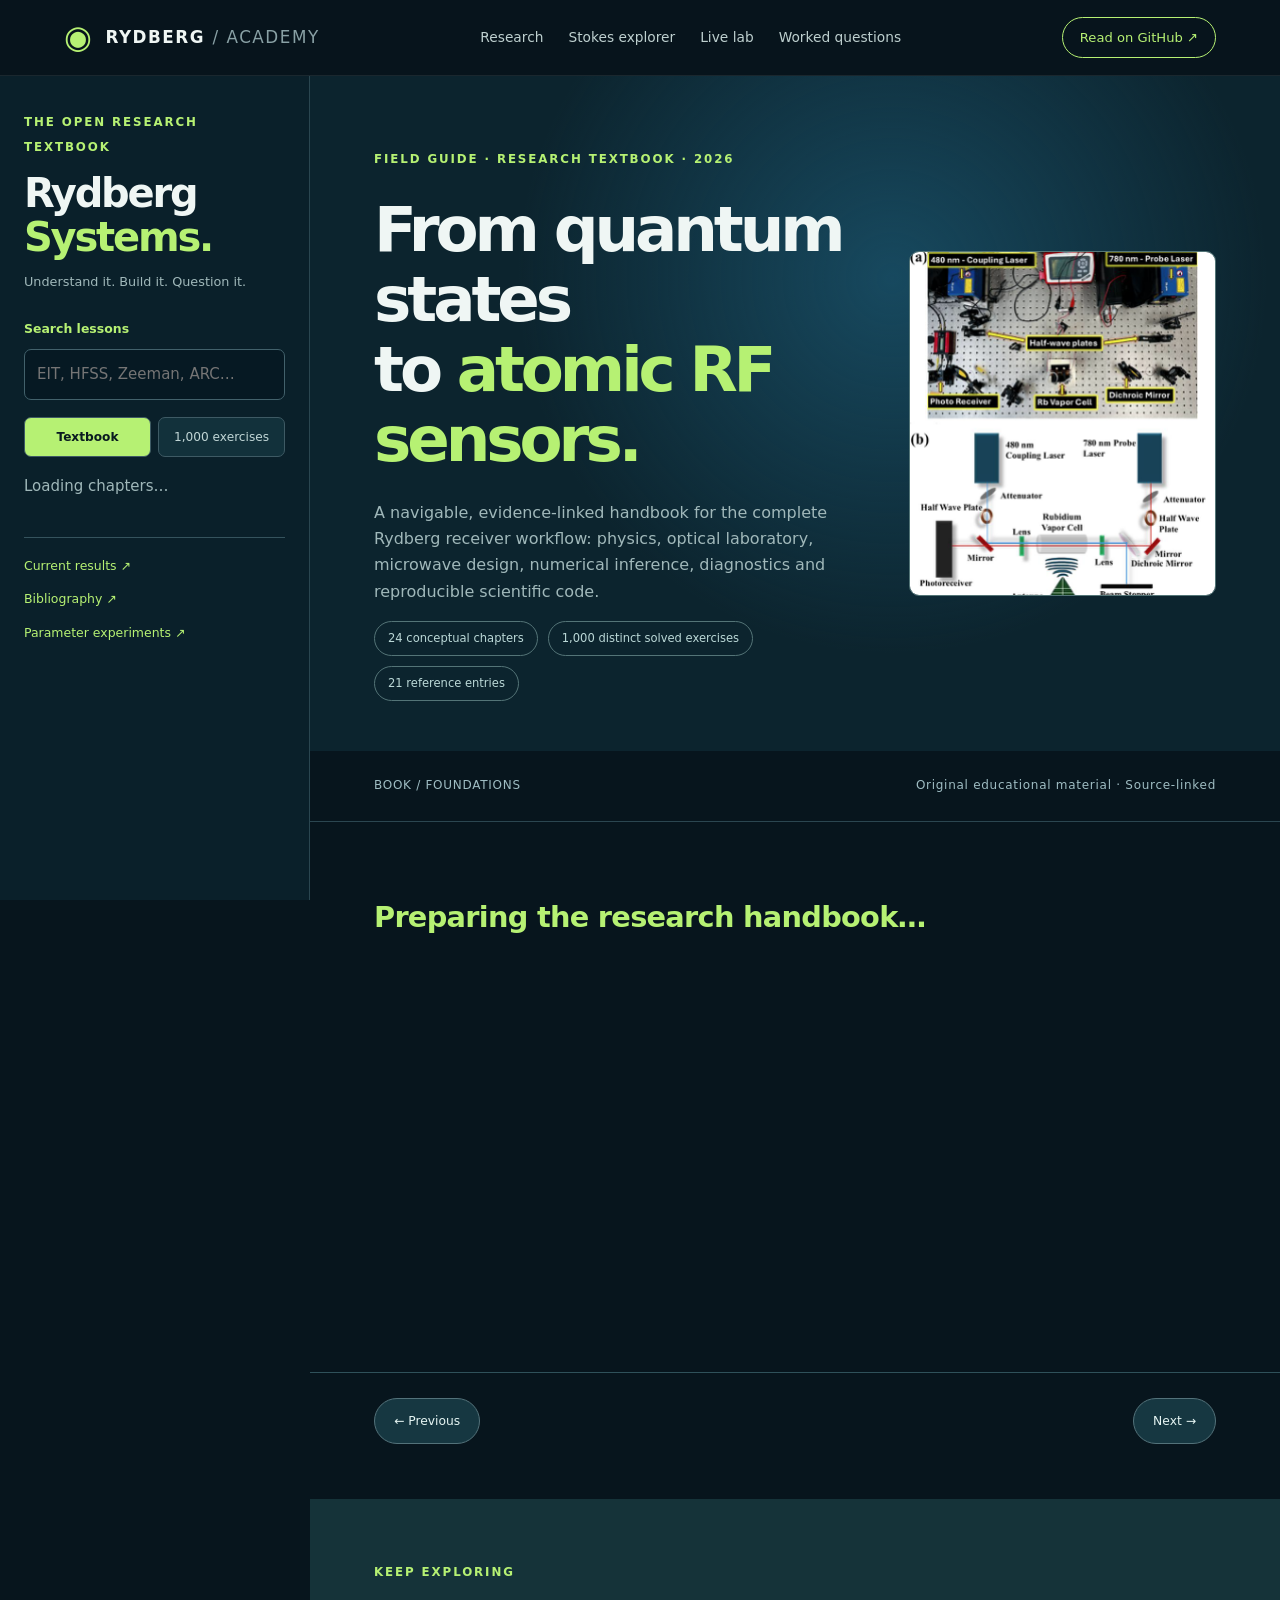
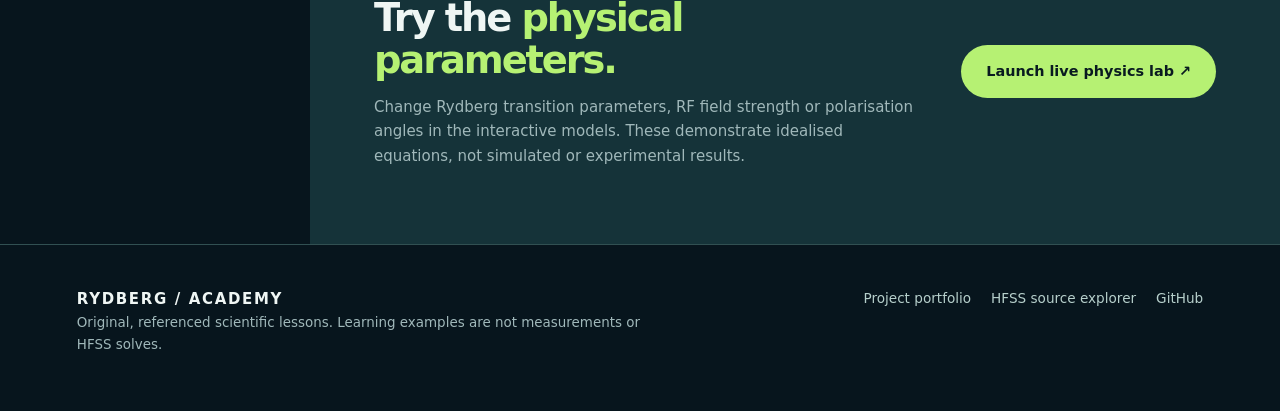
==== site/academy.html @ 80ecc6ff "site: create fully responsive textbook reader and 1,000-problem practice UI" ====
<!doctype html><html lang="en"><head><meta charset="utf-8">
<meta name="viewport" content="width=device-width, initial-scale=1">
<meta name="description" content="Rydberg Systems Engineering: a referenced, interactive and practice-led scientific handbook covering quantum physics, Rb EIT, ARC, RydIQule, HFSS and Stokes polarimetry.">
<title>Rydberg Academy · Complete Research Handbook</title>
<link rel="stylesheet" href="style.css"><link rel="stylesheet" href="academy.css">
<script src="academy.js" type="module"></script></head>
<body class="academy">
<a class="skip" href="#content">Skip to lesson</a>
<header class="nav"><a class="brand" href="index.html"><span class="atom">◉</span><span>RYDBERG <span class="muted">/ ACADEMY</span></span></a>
<nav aria-label="Academy navigation"><a href="index.html">Research</a><a href="explorer.html">Stokes explorer</a><a href="lab.html">Live lab</a><a href="#practice/0001">Worked questions</a></nav>
<a class="navcta" href="https://github.com/RV-crtl/Rydberg-Sensing-Research-Archive/tree/main/book">Read on GitHub ↗</a></header>
<main class="book-shell">
<aside class="book-sidebar" aria-label="Chapter navigation">
 <div class="book-logo"><span class="eyebrow">THE OPEN RESEARCH TEXTBOOK</span><h2>Rydberg<br><em>Systems.</em></h2><p>Understand it. Build it. Question it.</p></div>
 <label for="chapter-search" class="book-lbl">Search lessons</label>
 <input id="chapter-search" type="search" placeholder="EIT, HFSS, Zeeman, ARC…">
 <div class="book-tabs" role="group" aria-label="Study mode">
  <button data-mode="chapters" aria-pressed="true" class="active">Textbook</button>
  <button data-mode="practice" aria-pressed="false">1,000 exercises</button>
 </div>
 <nav id="chapter-list" class="book-chapters" aria-label="Chapter index"><p>Loading chapters…</p></nav>
 <div class="book-sidelinks"><a href="https://github.com/RV-crtl/Rydberg-Sensing-Research-Archive/blob/main/book/CURRENT_STATE.md">Current results ↗</a><a href="https://github.com/RV-crtl/Rydberg-Sensing-Research-Archive/blob/main/book/REFERENCES.md">Bibliography ↗</a><a href="lab.html">Parameter experiments ↗</a></div>
</aside>
<section class="book-main" id="content">
 <div class="book-cover" id="book-cover"><div><span class="eyebrow">FIELD GUIDE · RESEARCH TEXTBOOK · 2026</span><h1>From quantum states<br>to <em>atomic RF sensors.</em></h1><p>A navigable, evidence-linked handbook for the complete Rydberg receiver workflow: physics, optical laboratory, microwave design, numerical inference, diagnostics and reproducible scientific code.</p><div class="book-mini-stats"><span>24 conceptual chapters</span><span>1,000 distinct solved exercises</span><span>21 reference entries</span></div></div><img src="assets/lab-optical-bench.png" alt="Authentic Rydberg experimental optical bench from the archived manuscript"></div>
 <div class="book-breadcrumb"><span id="reading-path">BOOK / FOUNDATIONS</span><span id="reading-status">Original educational material · Source-linked</span></div>
 <article id="reading-panel" class="book-article" aria-live="polite"><h2>Preparing the research handbook…</h2></article>
 <div class="reader-nav"><button id="prev-page" type="button">← Previous</button><span id="page-state"></span><button id="next-page" type="button">Next →</button></div>
 <section class="book-extend"><div><span class="eyebrow">KEEP EXPLORING</span><h2>Try the <em>physical parameters.</em></h2><p>Change Rydberg transition parameters, RF field strength or polarisation angles in the interactive models. These demonstrate idealised equations, not simulated or experimental results.</p></div><a class="button primary" href="lab.html">Launch live physics lab ↗</a></section>
</section></main>
<footer><div><strong>RYDBERG / ACADEMY</strong><p>Original, referenced scientific lessons. Learning examples are not measurements or HFSS solves.</p></div><div><a href="index.html">Project portfolio</a><a href="explorer.html">HFSS source explorer</a><a href="https://github.com/RV-crtl/Rydberg-Sensing-Research-Archive">GitHub</a></div></footer>
</body></html>
---- site/style.css ----
:root{color-scheme:dark;--bg:#08151d;--bg2:#0d202a;--card:#132832;--text:#eff6f4;--muted:#a0b8ba;--green:#b6f173;--line:#30444b;--ink:#091a20}*{box-sizing:border-box}html{scroll-behavior:smooth;scroll-padding-top:86px}body{margin:0;background:var(--bg);color:var(--text);font:15px/1.65 'Segoe UI',system-ui,sans-serif}a{color:inherit;text-decoration:none}button{font:inherit;cursor:pointer}h1,h2,h3,p,figure{margin-top:0}h1,h2,h3,.brand,.metric b{font-family:'Segoe UI',system-ui,sans-serif;line-height:1.12}h1{font-size:clamp(3.2rem,6.3vw,6.9rem);letter-spacing:-.065em;font-weight:600;max-width:850px}h2{font-size:clamp(2.6rem,4.5vw,4.7rem);letter-spacing:-.055em;line-height:1.1}h3{font-size:1.65rem;letter-spacing:-.025em}h1 em,h2 em{font-style:normal;color:var(--green)}p{color:var(--muted)}.nav{height:76px;padding:0 clamp(20px,5vw,78px);display:flex;gap:28px;align-items:center;justify-content:space-between;background:#08151def;position:sticky;top:0;z-index:50;border-bottom:1px solid #ffffff14;backdrop-filter:blur(12px)}.brand{font-size:1.05rem;letter-spacing:.09em;font-weight:700;display:flex;align-items:center;gap:12px;white-space:nowrap}.atom{font-size:2rem;color:var(--green)}.muted{color:#89a1a5;font-weight:400}.nav nav{display:flex;gap:25px;font-size:.86rem;color:#bed0cf}.nav nav a:hover,footer a:hover{color:var(--green)}.navcta{border:1px solid var(--green);border-radius:30px;color:var(--green);padding:9px 17px;font-size:.82rem}.hero{min-height:750px;display:grid;grid-template-columns:1.2fr .8fr;gap:4vw;align-items:stretch;padding:90px clamp(22px,6vw,98px) 100px;background:radial-gradient(circle at 50% 0%,#25464055,transparent 57%),var(--bg)}.hero-content{align-self:center}.eyebrow,.section-id,.work-num,.figbody small{color:var(--green);font-weight:700;letter-spacing:.16em;font-size:.74rem}.hero p{font-size:1.17rem;max-width:630px;margin-bottom:28px}.actions{display:flex;gap:12px;flex-wrap:wrap}.button{border-radius:40px;font-weight:700;padding:15px 25px;font-size:.9rem;display:inline-flex;gap:25px;align-items:center}.button.primary{background:var(--green);color:var(--ink)}.button.subtle{border:1px solid #6c8a85;color:#eaf8ee}.hero-stats{display:flex;gap:4vw;margin-top:65px;flex-wrap:wrap}.hero-stats div{display:flex;flex-direction:column}.hero-stats b{font:600 2.3rem 'Space Grotesk',sans-serif;letter-spacing:-.06em}.hero-stats b small{font-size:1rem}.hero-stats span{font-size:.8rem;color:var(--muted)}.hero-visual{position:relative;min-height:550px;align-self:stretch;border-radius:8px;overflow:hidden;border:1px solid #45615855;background:#c7d1ce}.hero-visual img{width:100%;height:100%;object-fit:contain;background:#f6f7f7;position:absolute;inset:0}.hero-visual figcaption{position:absolute;bottom:0;left:0;right:0;background:#08151de0;padding:16px 22px;color:#d3e7e3;font-size:.78rem;letter-spacing:.04em}.marquee{background:var(--green);color:#142724;display:flex;justify-content:space-around;gap:24px;padding:15px 20px;white-space:nowrap;overflow:hidden;letter-spacing:.11em;font-size:.74rem;font-weight:700}.marquee i{font-style:normal}.section{padding:120px clamp(22px,6vw,98px)}.section-top{max-width:1150px;display:grid;grid-template-columns:1.5fr .6fr;column-gap:8%;align-items:end;margin-bottom:52px}.section-top .section-id{grid-column:1/-1;margin-bottom:25px}.section-top h2{margin-bottom:0}.section-top p{font-size:1.02rem;margin:0}.twocol{display:grid;grid-template-columns:1fr 1fr;gap:20px}.work-card{padding:42px;min-height:345px;background:#122931;border:1px solid #285053}.work-card.second{background:#162b28}.work-card h3{font-size:2.2rem;margin:35px 0 14px}.work-card p{max-width:550px}.work-card a,.figbody a{color:var(--green);font-weight:700}.flowline{display:flex;gap:18px;justify-content:space-between;flex-wrap:wrap;padding:30px 0 0;color:#c8dad5;font-size:.8rem;font-weight:700;letter-spacing:.09em}.flowline b{color:var(--green)}.results{background:#10252d}.metricgrid{display:grid;grid-template-columns:repeat(3,1fr);border-top:1px solid var(--line);border-left:1px solid var(--line)}.metric{padding:40px 28px;border-bottom:1px solid var(--line);border-right:1px solid var(--line)}.metric b{font-size:clamp(2.7rem,5vw,5rem);display:block;letter-spacing:-.065em;color:var(--green);white-space:nowrap}.metric b span{font-size:1.7rem}.metric>span{display:block;max-width:260px;color:#b4c6c6;font-size:.9rem;margin-top:12px}.result-note{margin-top:30px;display:flex;align-items:center;gap:25px;background:#071a20;padding:24px 30px;border-left:3px solid var(--green)}.result-note strong{white-space:nowrap}.result-note span{color:#b9cdcc}.result-note a{white-space:nowrap;color:var(--green)}.gallery{background:#08151d}.filter{display:flex;gap:9px;margin-bottom:24px}.filter button{background:transparent;border:1px solid #536c6a;color:#c2d3d0;padding:9px 17px;border-radius:30px}.filter button.active{background:var(--green);border-color:var(--green);color:#08201a}.gallerygrid{display:grid;grid-template-columns:repeat(3,1fr);gap:24px}.figure{border:1px solid #35535a;background:#112731;overflow:hidden;transition:transform .2s}.figure:hover{transform:translateY(-4px)}.figure>a{height:230px;display:flex;background:#e9eff0;align-items:center;justify-content:center;overflow:hidden}.figure img{width:100%;height:100%;object-fit:contain}.figbody{padding:27px 26px}.figbody h3{font-size:1.4rem;margin:18px 0 10px}.figbody p{font-size:.91rem;min-height:65px}.figbody a{font-size:.83rem}.caption-note{font-size:.83rem;margin-top:25px}.caption-note a{color:var(--green)}.archive{background:#132b31}.archivegrid{display:grid;grid-template-columns:repeat(3,1fr);gap:16px}.archivegrid>a{background:#0a2027;padding:32px;min-height:240px;border:1px solid #284850;display:flex;flex-direction:column}.archivegrid>a:hover{border-color:var(--green)}.archivegrid span{color:var(--green);font-weight:700;letter-spacing:.14em}.archivegrid h3{margin:24px 0 8px}.archivegrid p{margin-bottom:18px}.archivegrid b{margin-top:auto;font-size:.85rem;color:var(--green)}.handover{display:grid;grid-template-columns:1fr 1fr;gap:8%;align-items:center;background:#07161d}.hand-left p{max-width:610px}.hand-right{border-top:1px solid #517063}.phase{padding:25px 5px;border-bottom:1px solid #517063;display:grid;grid-template-columns:85px 1fr;gap:9px 18px}.phase span{color:var(--green);font-size:.75rem}.phase b{font-size:1.1rem}.phase p{grid-column:2;margin:0;font-size:.88rem}footer{padding:42px clamp(22px,6vw,98px);display:flex;justify-content:space-between;gap:35px;align-items:flex-start;border-top:1px solid #315052}footer strong{letter-spacing:.11em}footer p{max-width:590px;font-size:.84rem}footer>div:last-child{display:flex;gap:20px;color:#b6cfcb;font-size:.85rem}a:focus-visible,button:focus-visible{outline:3px solid var(--green);outline-offset:3px}[hidden]{display:none!important}@media(max-width:1050px){.nav nav{gap:13px}.hero{grid-template-columns:1fr;padding-top:70px}.hero-visual{height:460px;min-height:0}.section-top{grid-template-columns:1fr}.section-top p{max-width:650px;margin-top:20px}.gallerygrid{grid-template-columns:repeat(2,1fr)}.metricgrid{grid-template-columns:repeat(2,1fr)}.archivegrid{grid-template-columns:repeat(2,1fr)}}@media(max-width:650px){.nav{height:68px}.nav nav{display:none}.navcta{font-size:.73rem}.brand{font-size:.83rem}.hero{padding-top:45px;padding-bottom:70px}.hero h1{font-size:3.35rem}.hero-visual{height:325px}.hero-stats{margin-top:42px;gap:25px}.hero-stats b{font-size:1.7rem}.marquee{font-size:.62rem}.section{padding:75px 22px}.twocol,.gallerygrid,.metricgrid,.archivegrid,.handover{grid-template-columns:1fr}.work-card{padding:28px}.result-note{align-items:flex-start;flex-direction:column}.metric b{font-size:3rem}.figure>a{height:215px}.phase{grid-template-columns:75px 1fr}footer{flex-direction:column}footer>div:last-child{flex-wrap:wrap}}

h1,h2,h3{overflow-wrap:break-word}
---- site/academy.css ----
.academy{background:#07151d}.academy .skip{position:fixed;left:12px;top:-100px;padding:10px;background:#b6f173;color:#092026;z-index:1000}.academy .skip:focus{top:10px}
.book-shell{display:grid;grid-template-columns:310px minmax(0,1fr);min-height:calc(100vh - 76px)}
.book-sidebar{position:sticky;top:76px;height:calc(100vh - 76px);overflow-y:auto;padding:33px 24px;border-right:1px solid #2a4650;background:#0a202a}
.book-logo h2{font-size:2.5rem;margin:12px 0}.book-logo p{font-size:.8rem}.book-lbl{display:block;color:#b6f173;margin:27px 0 10px;font-size:.78rem;font-weight:700}
.book-sidebar input{width:100%;padding:12px;border:1px solid #42616b;background:#061923;border-radius:7px;color:#e8f1ee;font:inherit}
.book-tabs{display:grid;grid-template-columns:1fr 1fr;gap:7px;margin:17px 0}.book-tabs button{border:1px solid #3e5a64;border-radius:7px;padding:9px 3px;background:#12313b;color:#c1d6d6;font-size:.76rem}.book-tabs button.active{background:#b6f173;color:#091a20;font-weight:750}
.book-chapters{display:grid;gap:4px}.book-chapters .book-part{font-size:.64rem;letter-spacing:.15em;text-transform:uppercase;color:#82bec4;font-weight:800;padding:17px 5px 5px}
.book-chapters a{display:block;padding:11px 12px;font-size:.78rem;border-radius:6px;color:#c4d9d7;border-left:2px solid transparent;line-height:1.45;overflow-wrap:anywhere}.book-chapters a:hover{background:#1a3a42}.book-chapters a.active{border-color:#b6f173;background:#19363b;color:#b6f173}
.book-sidelinks{border-top:1px solid #35535d;margin-top:23px;padding-top:18px;display:grid;gap:13px}.book-sidelinks a{font-size:.78rem;color:#b6f173}
.book-main{min-width:0;max-width:1450px}.book-cover{display:grid;grid-template-columns:1.4fr .85fr;gap:30px;align-items:center;padding:70px clamp(24px,5vw,85px) 50px;background:radial-gradient(circle at 60% 30%,#17495f,transparent 50%),#0c242e}.book-cover h1{font-size:clamp(2.8rem,4.9vw,5.8rem);margin:24px 0}.book-cover p{font-size:1rem;max-width:690px}.book-cover img{width:100%;height:345px;object-fit:cover;border-radius:10px;border:1px solid #4a777a;filter:saturate(.75)}.book-mini-stats{display:flex;gap:10px;flex-wrap:wrap}.book-mini-stats span{border:1px solid #547477;border-radius:40px;padding:7px 13px;color:#bbd8d7;font-size:.72rem}
.book-breadcrumb{display:flex;flex-wrap:wrap;justify-content:space-between;gap:10px;padding:25px clamp(24px,5vw,85px);border-bottom:1px solid #2b4650;color:#9fbdc3;font-size:.75rem;letter-spacing:.06em}
.book-article{padding:45px clamp(24px,5vw,85px) 65px;max-width:1150px;min-height:550px;line-height:1.9}.book-article h1{font-size:clamp(2.4rem,4.2vw,4.7rem);margin-bottom:25px}.book-article h2{font-size:1.8rem;color:#b6f173;margin:35px 0 14px;letter-spacing:-.025em}.book-article h3{font-size:1.2rem;color:#e7ffff;margin:25px 0 14px}.book-article p{font-size:.99rem;color:#c3d7d7;max-width:780px}.book-article li{color:#b8d4d6;margin-bottom:10px}.book-article ul{padding-left:25px}.book-article code{background:#162f39;color:#bbf4b0;border-radius:4px;padding:2px 6px;font-size:.87em}.book-article pre{overflow:auto;padding:18px;background:#061820;color:#e9eff0;border:1px solid #34525c;border-radius:10px}.book-article a{color:#b6f173;text-decoration:underline;text-underline-offset:3px}.book-article details{padding:18px 22px;border:1px solid #40626b;border-radius:8px;margin:20px 0;background:#102c35}.book-article summary{cursor:pointer;color:#b6f173;font-weight:700}.book-article .chapter-flag{display:inline-block;font-size:.7rem;color:#b6f173;letter-spacing:.13em;text-transform:uppercase;font-weight:750}
.reader-nav{padding:25px clamp(24px,5vw,85px) 55px;display:flex;justify-content:space-between;align-items:center;gap:12px;border-top:1px solid #2f515a;color:#a2c3c7;font-size:.77rem}.reader-nav button{padding:12px 19px;border-radius:30px;background:#163741;border:1px solid #53727a;color:#e5f4f2}.reader-nav button:disabled{opacity:.3;cursor:not-allowed}.reader-nav button:not(:disabled):hover{border-color:#b6f173}
.book-extend{display:flex;align-items:center;justify-content:space-between;gap:40px;padding:60px clamp(24px,5vw,85px);background:#153339}.book-extend h2{font-size:clamp(2rem,3vw,3.5rem);margin:13px 0}.book-extend p{max-width:600px}.book-extend .button{white-space:nowrap}
.problem-stat{display:flex;gap:12px;flex-wrap:wrap;margin:12px 0 30px}.problem-stat span{border:1px solid #41616b;padding:7px 12px;border-radius:30px;color:#b6f173;font-size:.76rem}
.problem-equation{font:600 clamp(1.1rem,2vw,1.6rem) ui-monospace,monospace;border:1px solid #49626b;padding:25px;margin:24px 0;background:#112d36;overflow:auto}.problem-answer{font-size:1.2rem;color:#b6f173;font-weight:700}.book-article .study-note{border-left:3px solid #b6f173;background:#102e34;padding:17px 23px;margin:26px 0;color:#c5dfdc}
@media(max-width:1090px){.book-shell{grid-template-columns:255px minmax(0,1fr)}.book-cover{grid-template-columns:1fr}.book-cover img{height:220px}}
@media(max-width:700px){.book-shell{display:flex;flex-direction:column}.book-sidebar{position:relative;top:0;height:auto;max-height:345px;padding:16px 21px}.book-logo h2{font-size:1.55rem}.book-logo p{display:none}.book-lbl{margin-top:11px}.book-cover{padding:35px 20px}.book-cover img{height:165px}.book-main .book-article{padding:24px 20px}.book-breadcrumb,.reader-nav,.book-extend{padding-left:20px;padding-right:20px}.book-extend{flex-wrap:wrap}.book-cover h1{font-size:clamp(2.3rem,7vw,4.5rem)}}
@media(prefers-reduced-motion:reduce){*{scroll-behavior:auto!important}}
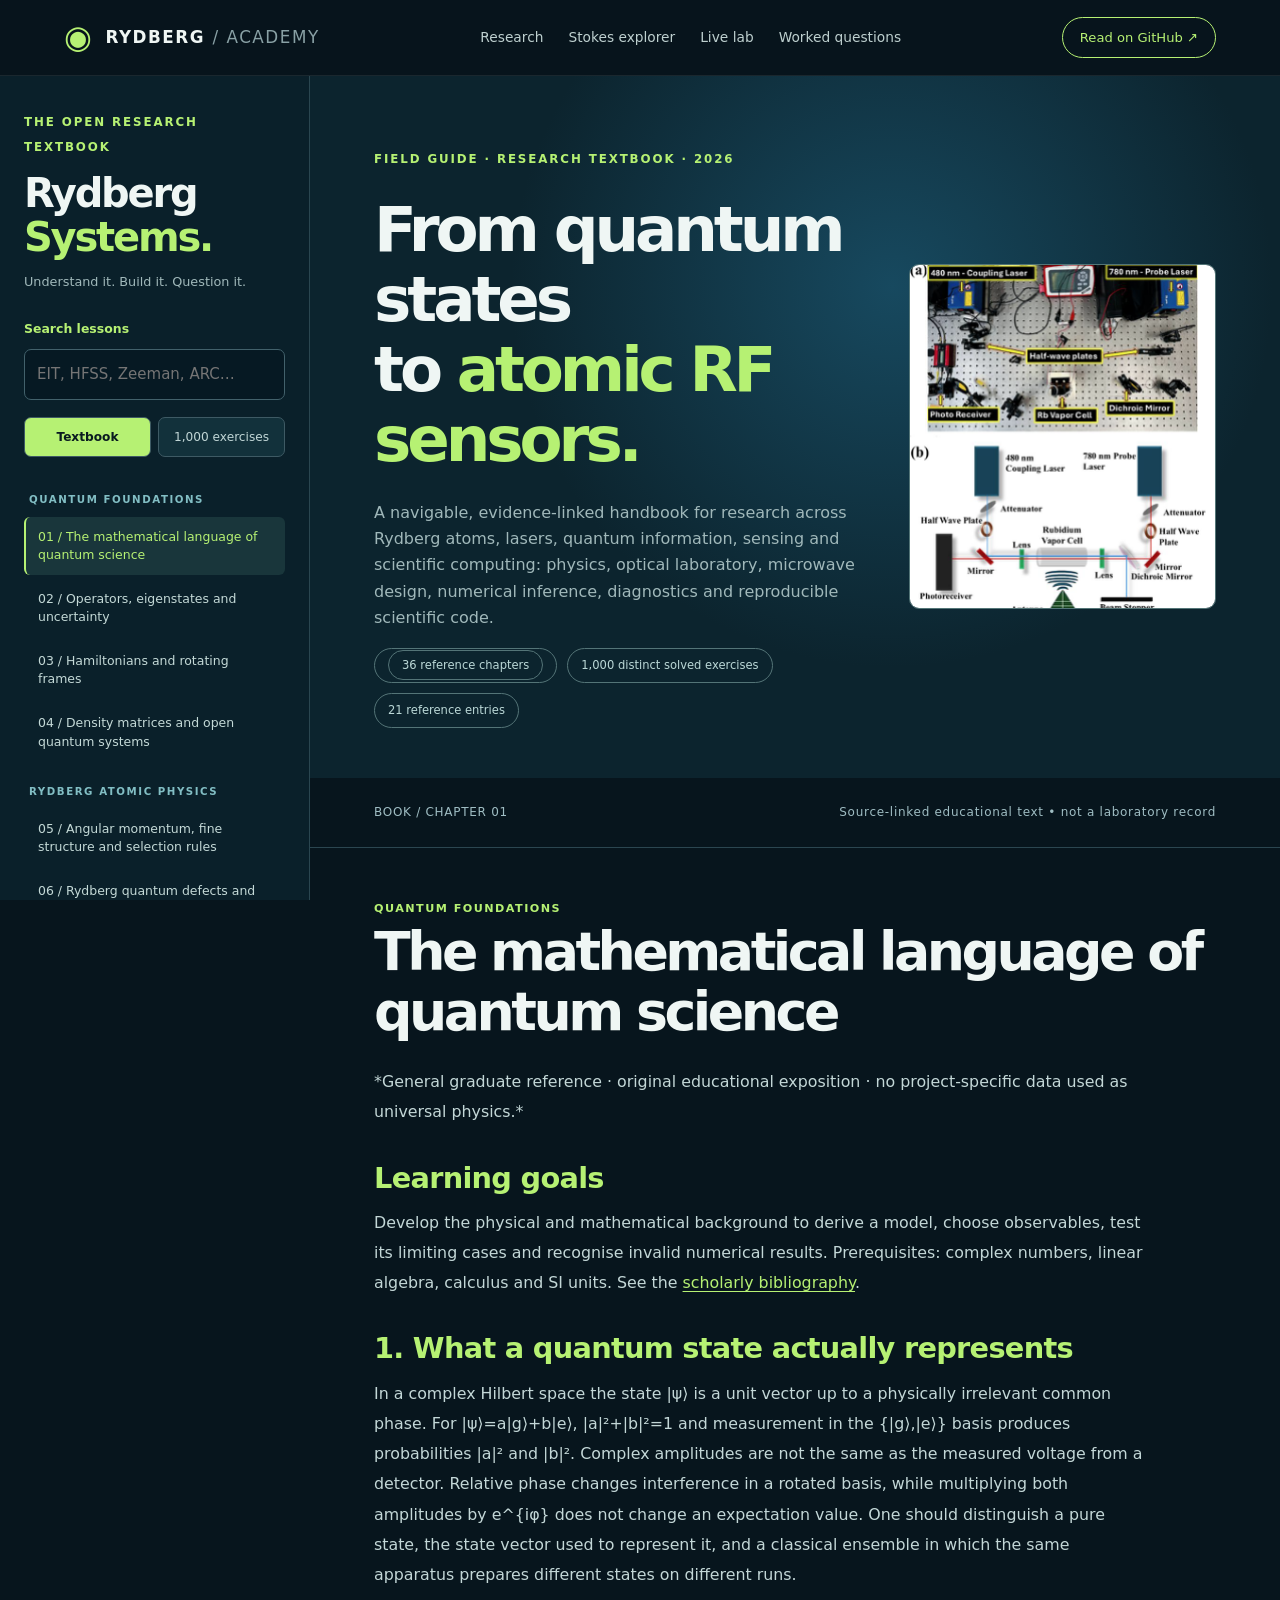
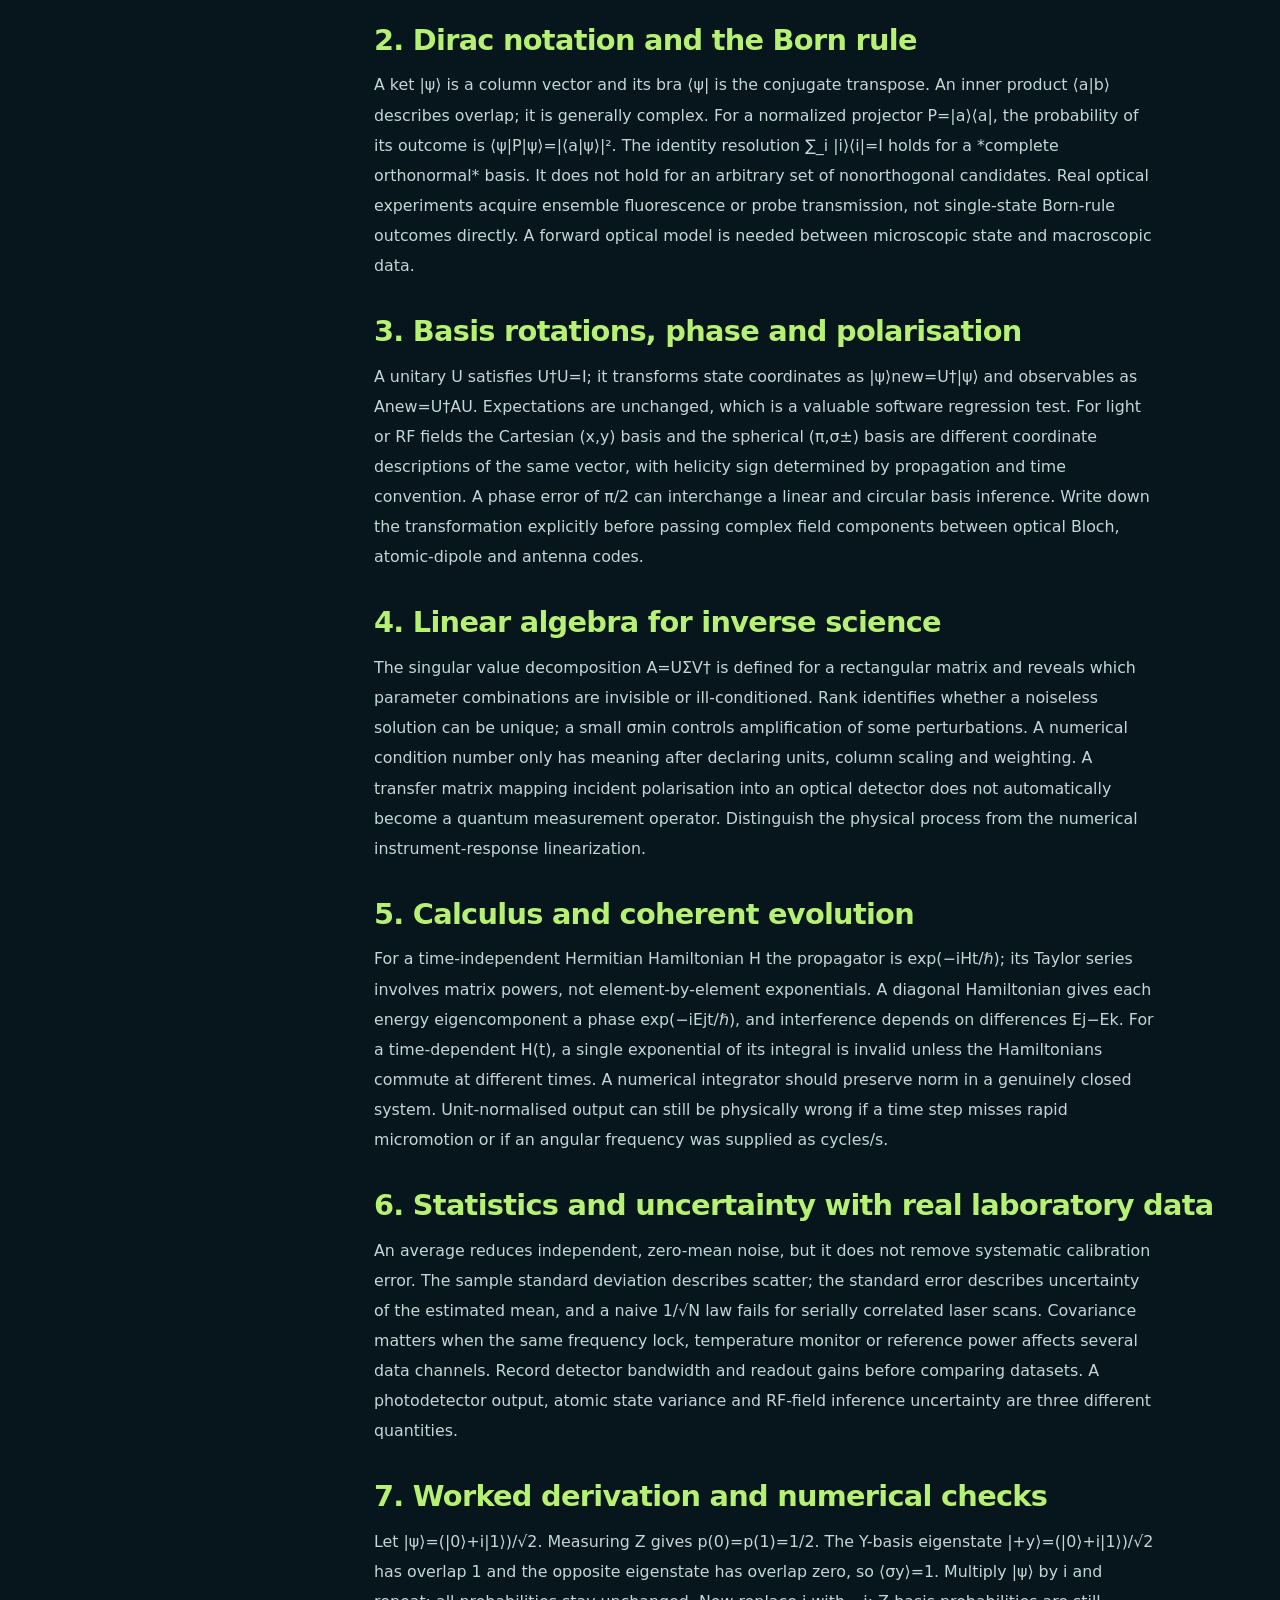
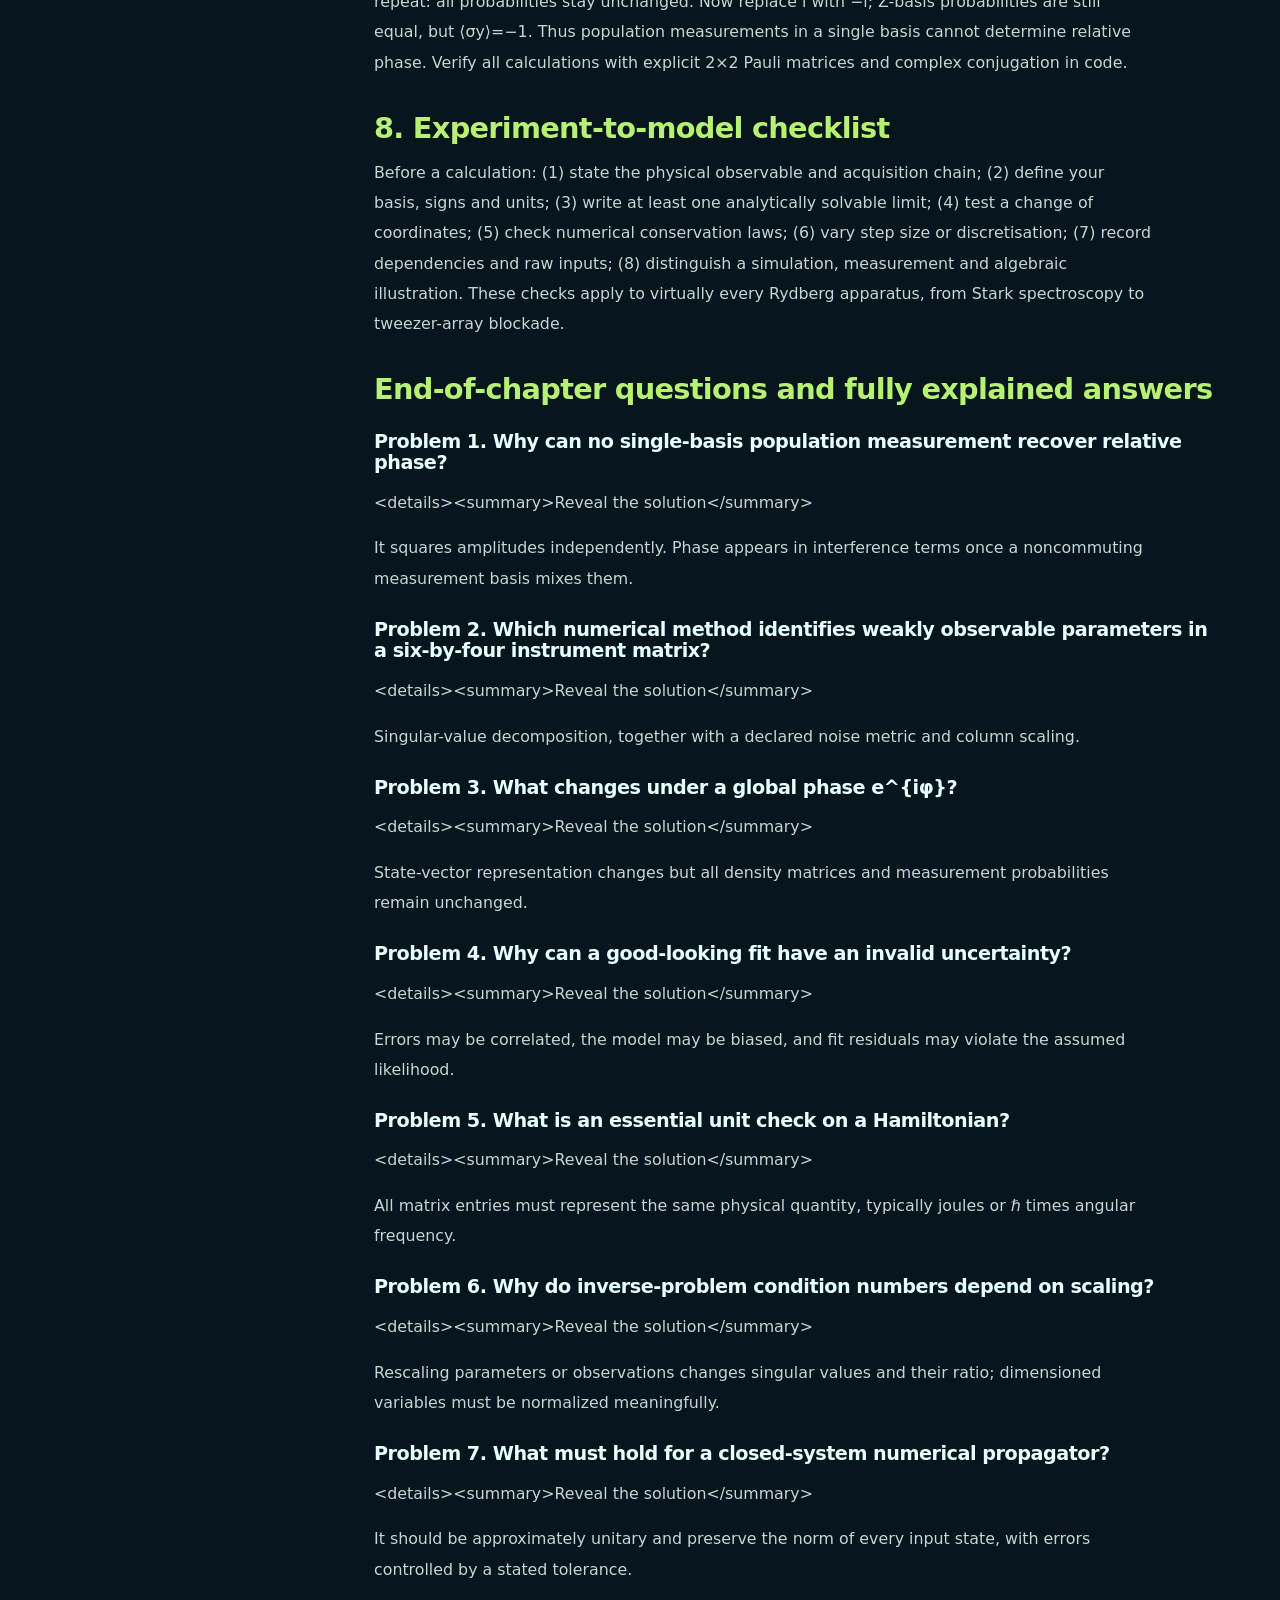
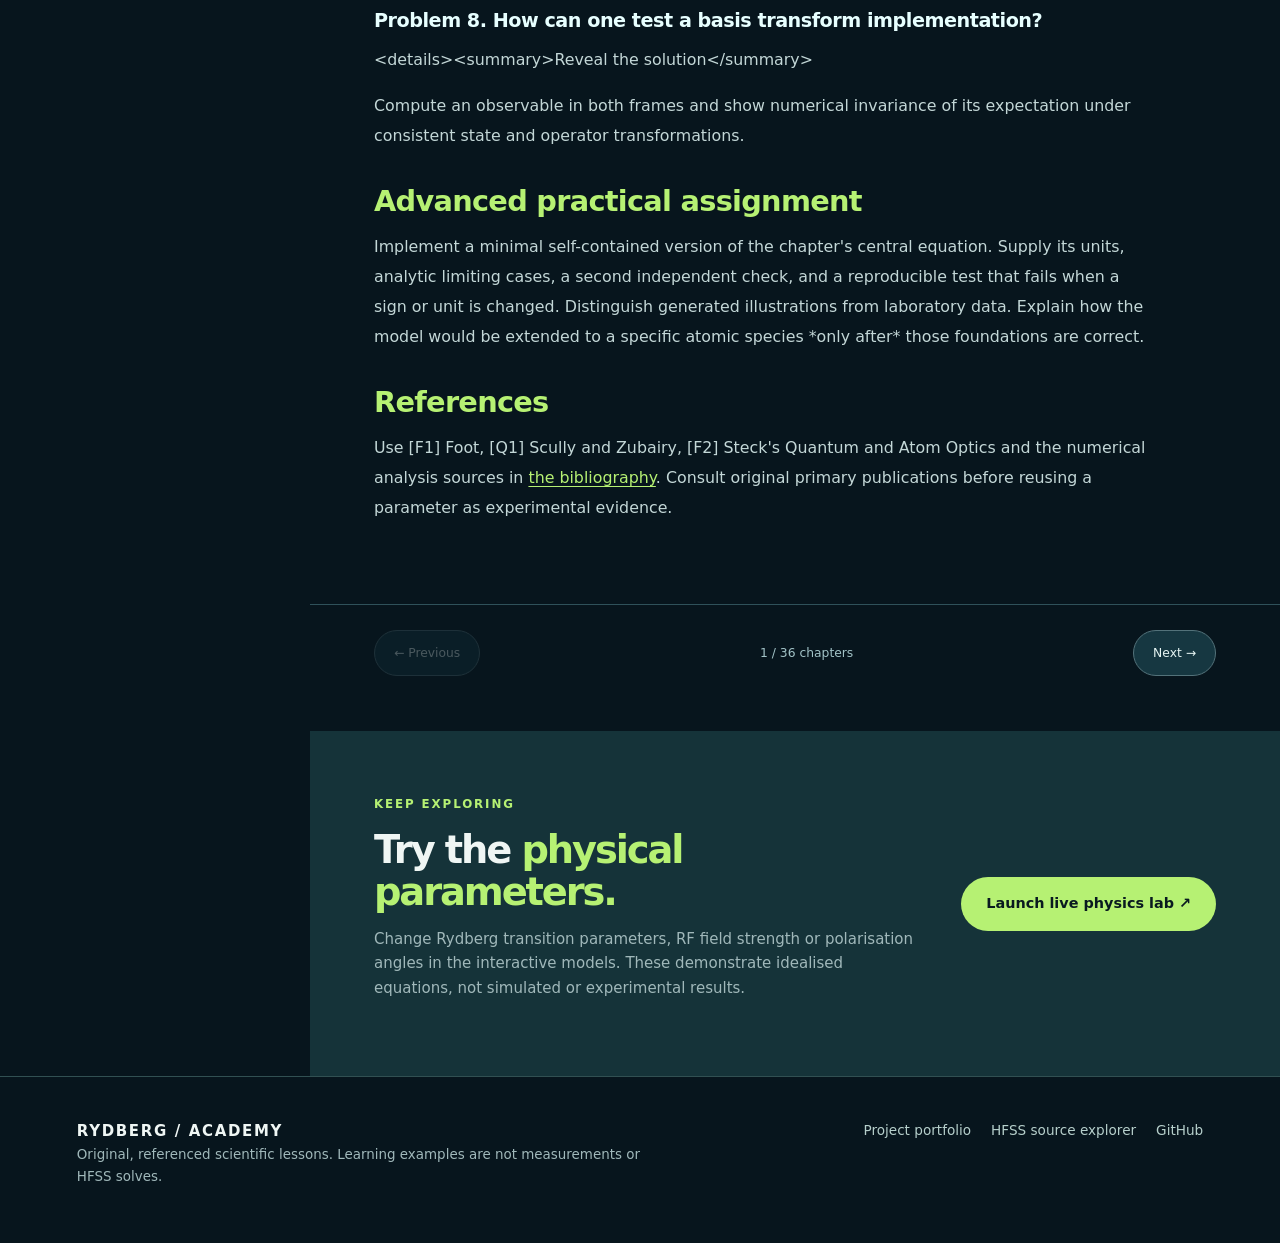
==== commit 127dda76: "fix(book): eliminate 24-chapter hardcoding and enforce single-source 36-chapter site exports" ====
--- a/site/academy.html
+++ b/site/academy.html
@@ -22,7 +22,7 @@
  <div class="book-sidelinks"><a href="https://github.com/RV-crtl/Rydberg-Sensing-Research-Archive/blob/main/book/CURRENT_STATE.md">Current results ↗</a><a href="https://github.com/RV-crtl/Rydberg-Sensing-Research-Archive/blob/main/book/REFERENCES.md">Bibliography ↗</a><a href="lab.html">Parameter experiments ↗</a></div>
 </aside>
 <section class="book-main" id="content">
- <div class="book-cover" id="book-cover"><div><span class="eyebrow">FIELD GUIDE · RESEARCH TEXTBOOK · 2026</span><h1>From quantum states<br>to <em>atomic RF sensors.</em></h1><p>A navigable, evidence-linked handbook for the complete Rydberg receiver workflow: physics, optical laboratory, microwave design, numerical inference, diagnostics and reproducible scientific code.</p><div class="book-mini-stats"><span>24 conceptual chapters</span><span>1,000 distinct solved exercises</span><span>21 reference entries</span></div></div><img src="assets/lab-optical-bench.png" alt="Authentic Rydberg experimental optical bench from the archived manuscript"></div>
+ <div class="book-cover" id="book-cover"><div><span class="eyebrow">FIELD GUIDE · RESEARCH TEXTBOOK · 2026</span><h1>From quantum states<br>to <em>atomic RF sensors.</em></h1><p>A navigable, evidence-linked handbook for research across Rydberg atoms, lasers, quantum information, sensing and scientific computing: physics, optical laboratory, microwave design, numerical inference, diagnostics and reproducible scientific code.</p><div class="book-mini-stats"><span><span id="chapter-total">36 reference chapters</span></span><span>1,000 distinct solved exercises</span><span>21 reference entries</span></div></div><img src="assets/lab-optical-bench.png" alt="Authentic Rydberg experimental optical bench from the archived manuscript"></div>
  <div class="book-breadcrumb"><span id="reading-path">BOOK / FOUNDATIONS</span><span id="reading-status">Original educational material · Source-linked</span></div>
  <article id="reading-panel" class="book-article" aria-live="polite"><h2>Preparing the research handbook…</h2></article>
  <div class="reader-nav"><button id="prev-page" type="button">← Previous</button><span id="page-state"></span><button id="next-page" type="button">Next →</button></div>
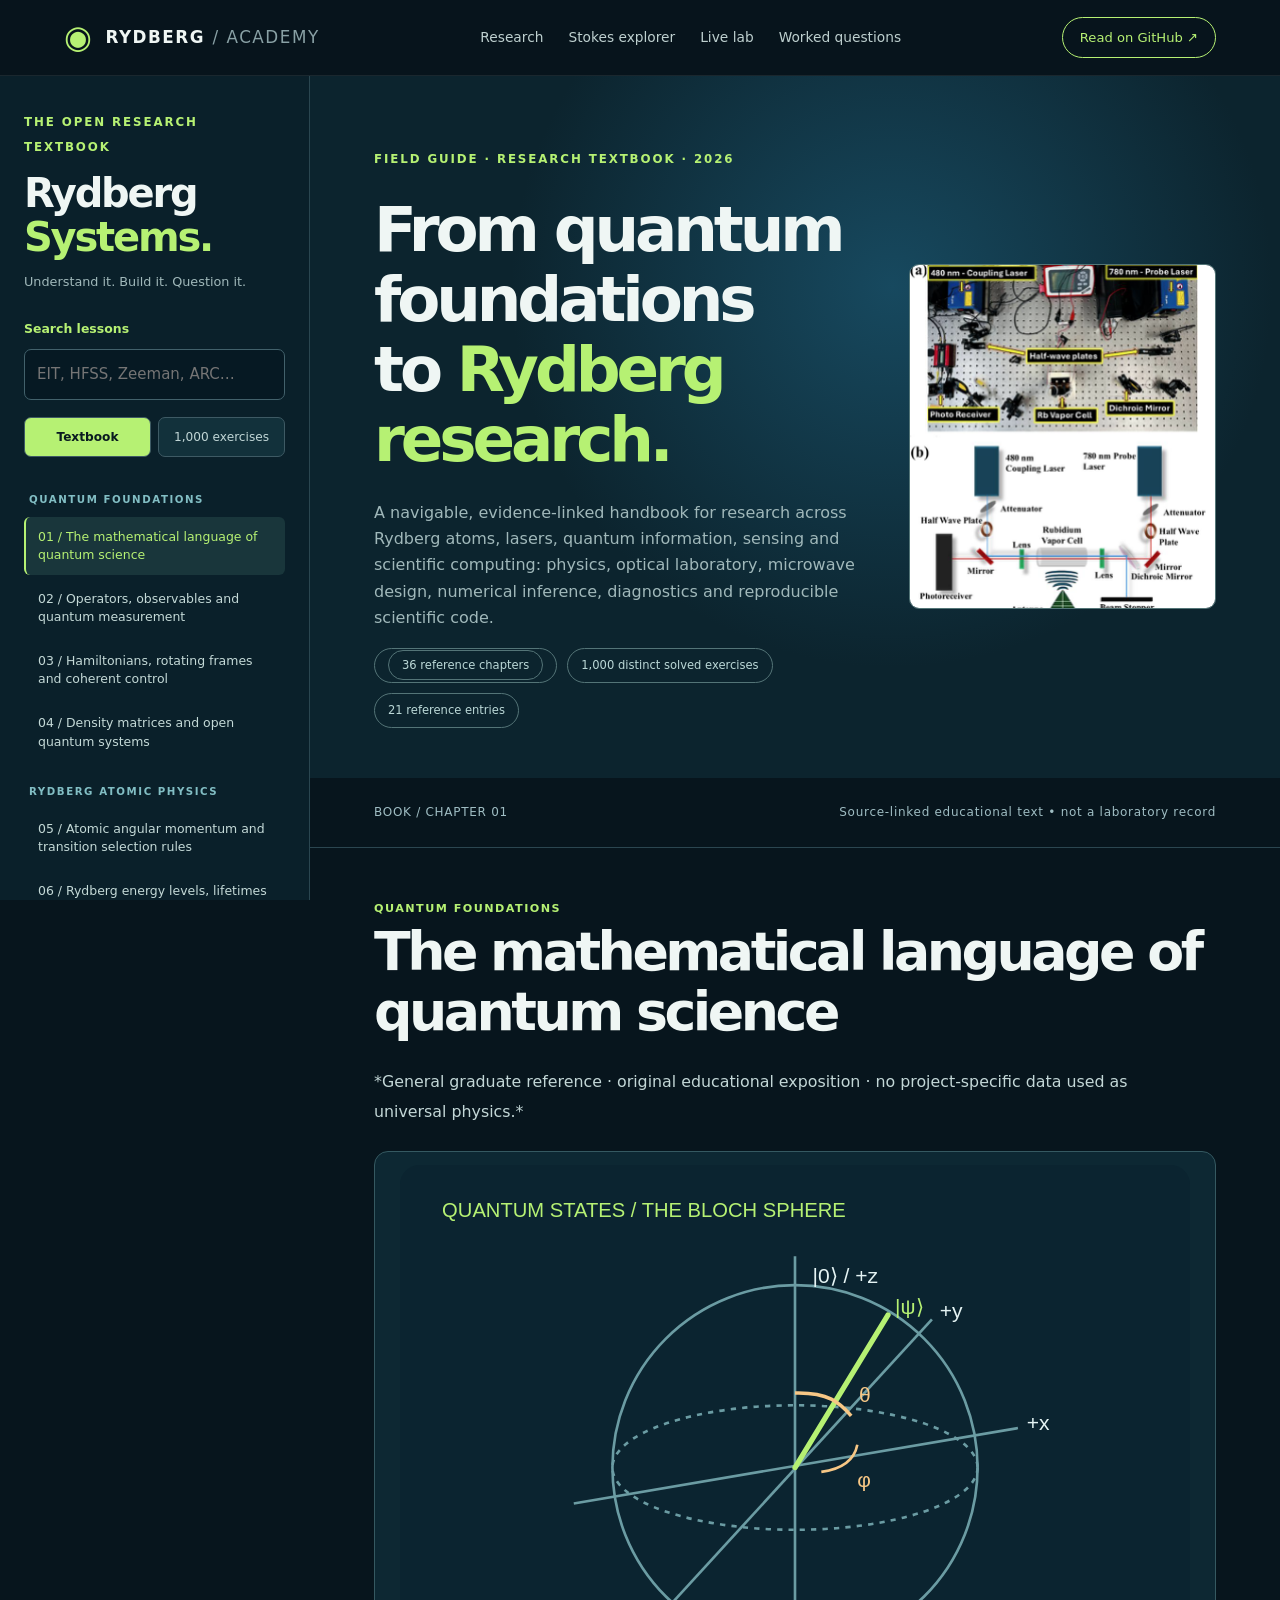
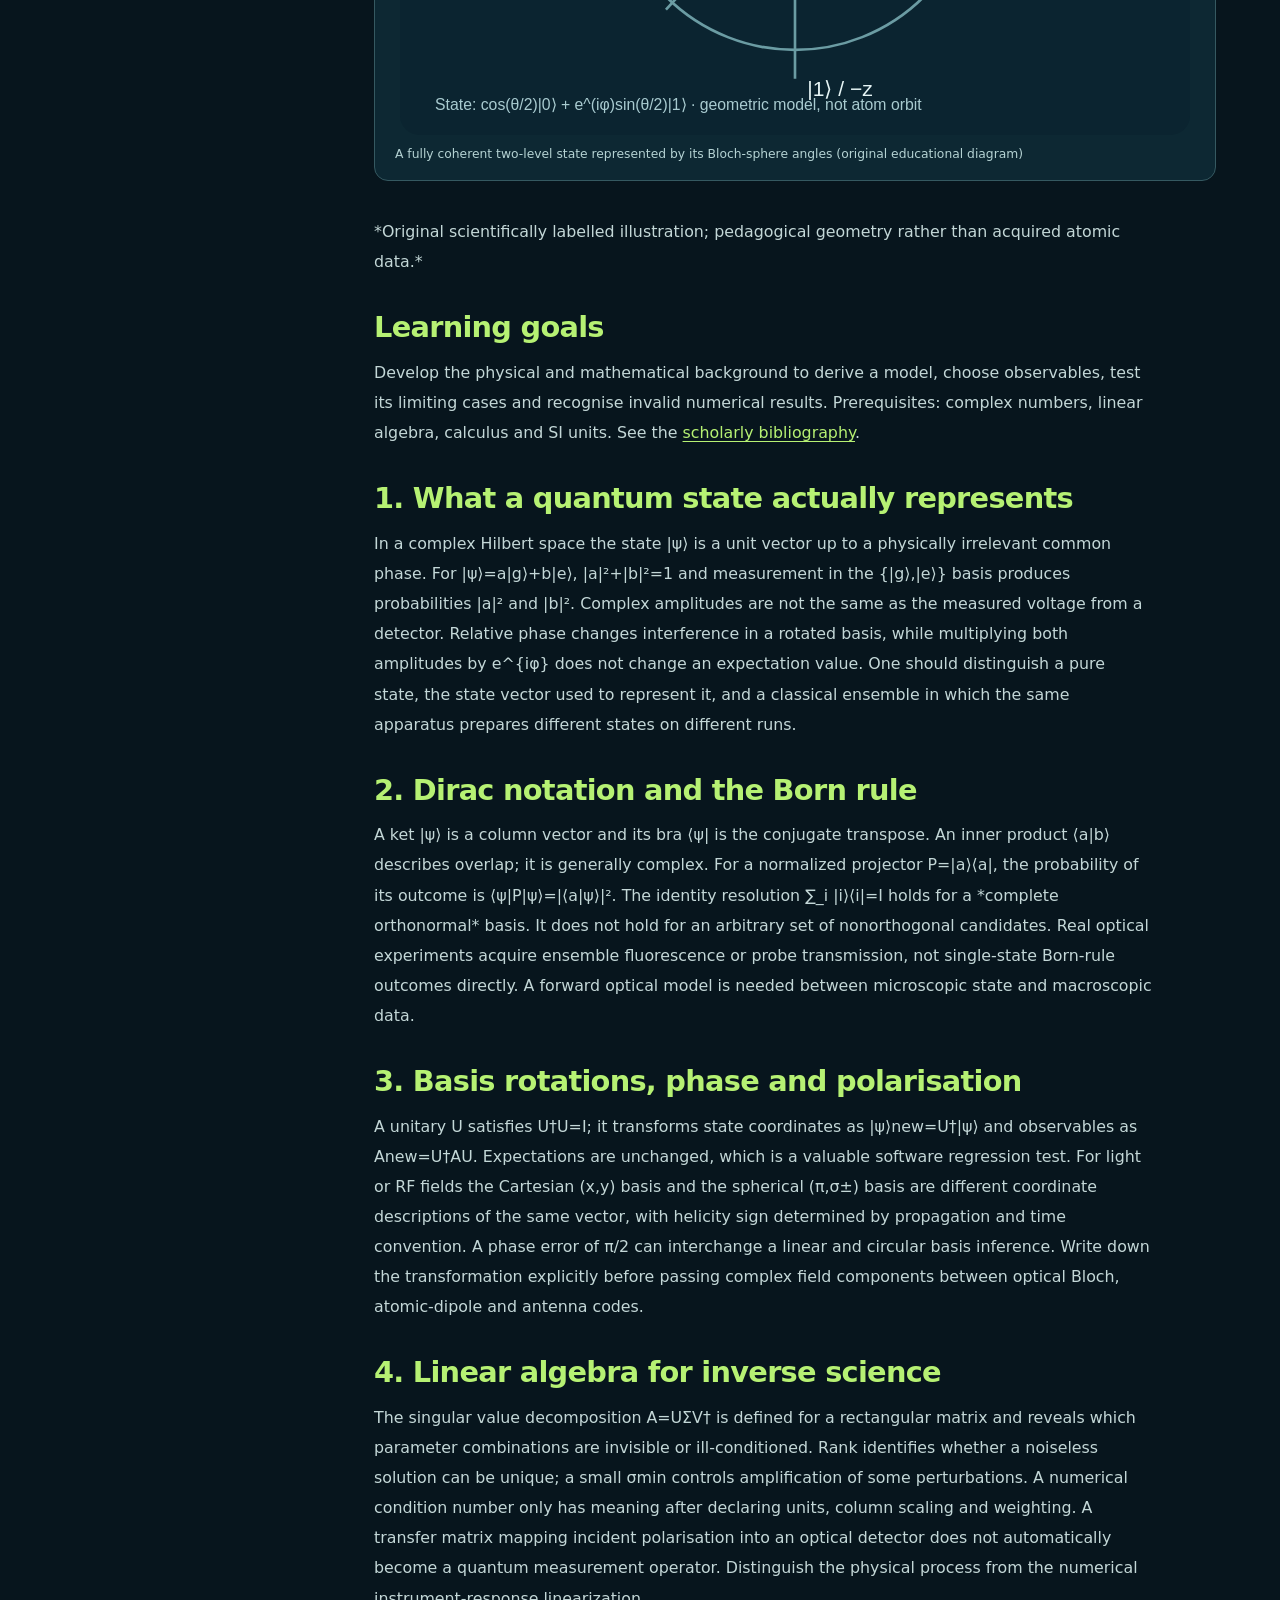
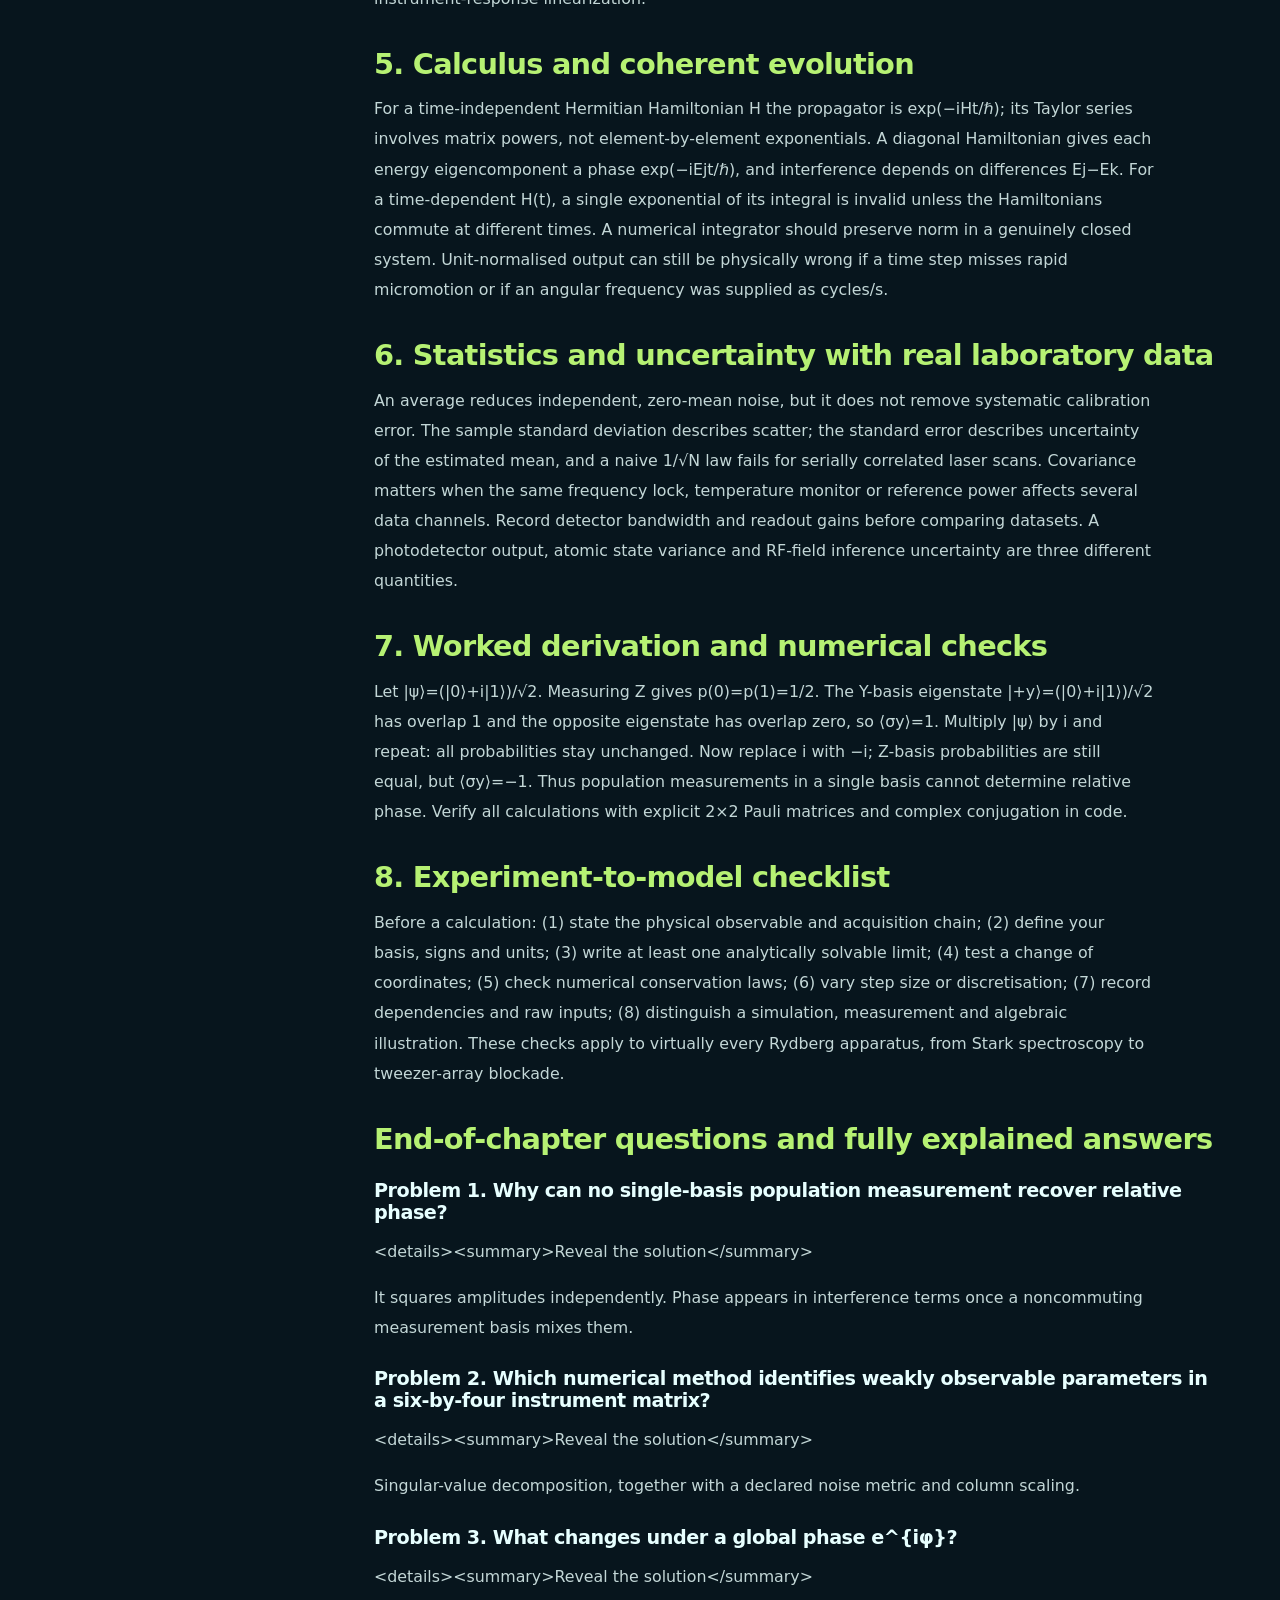
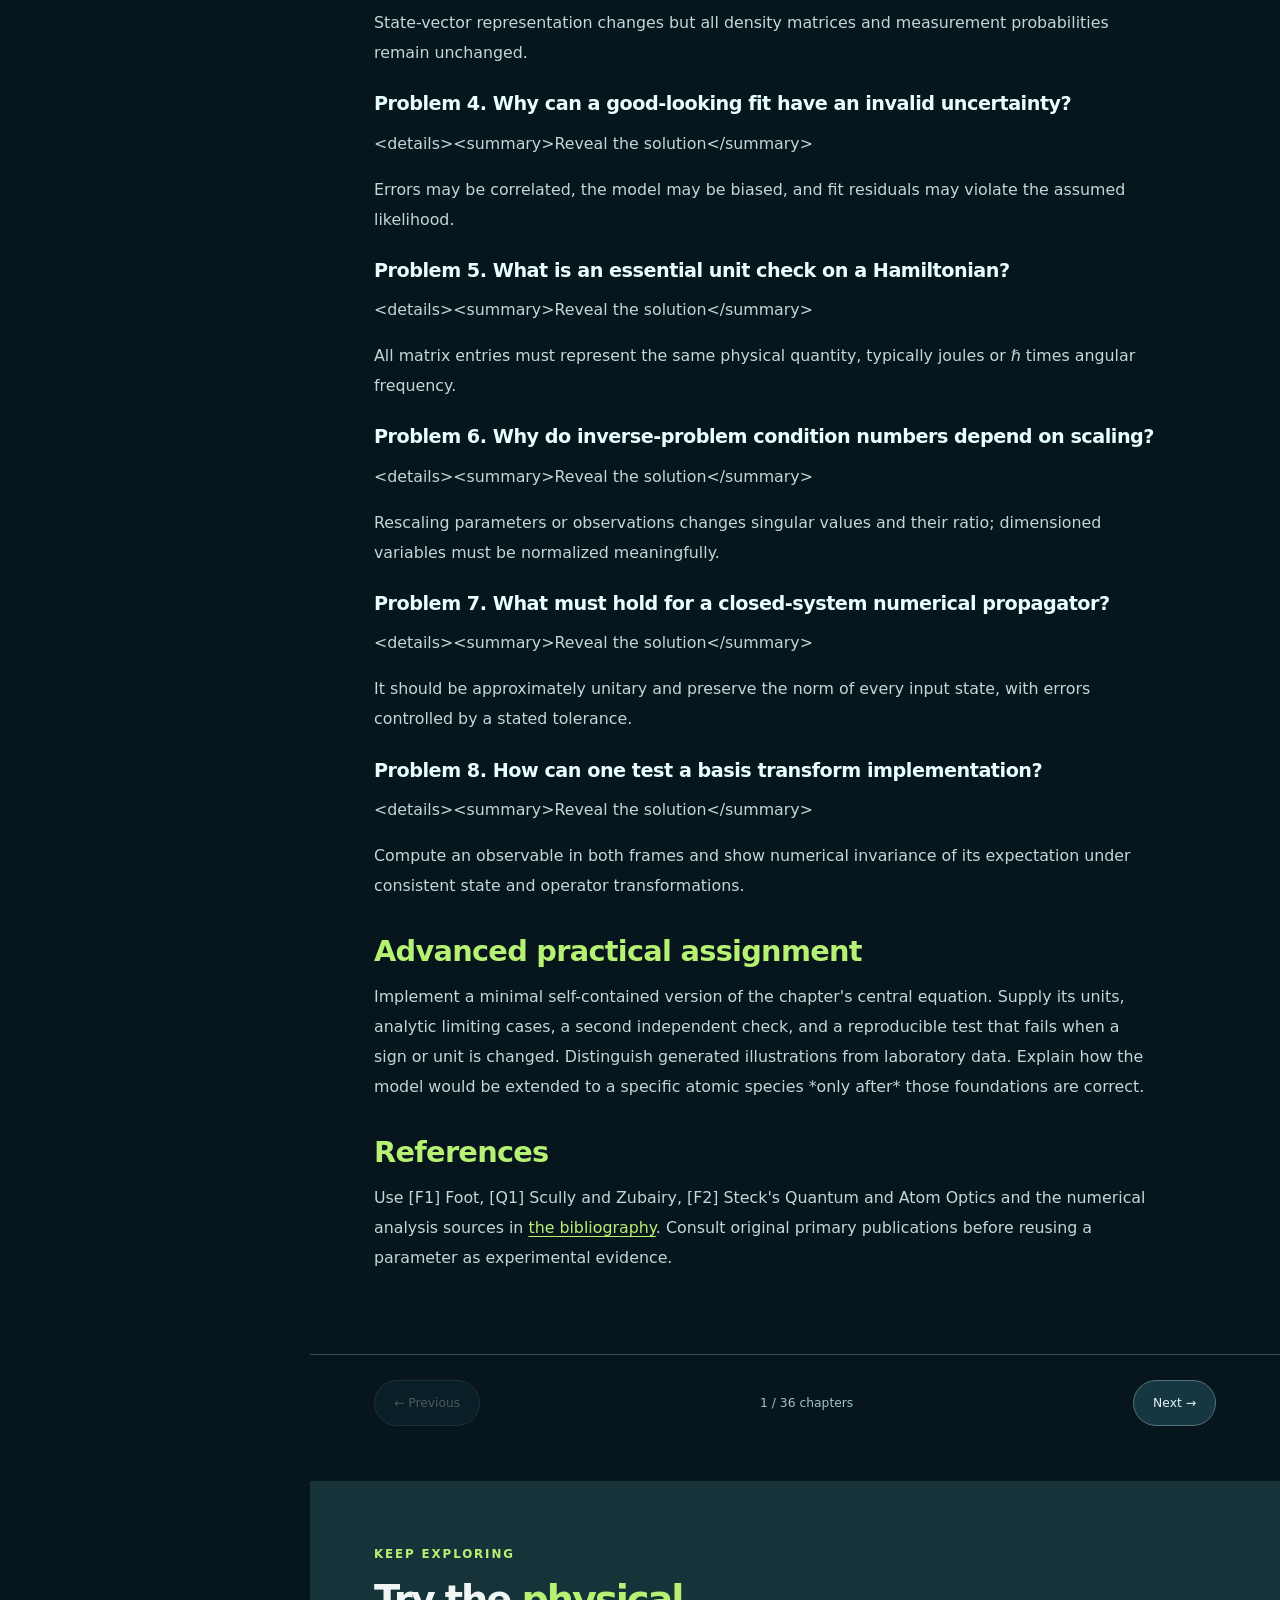
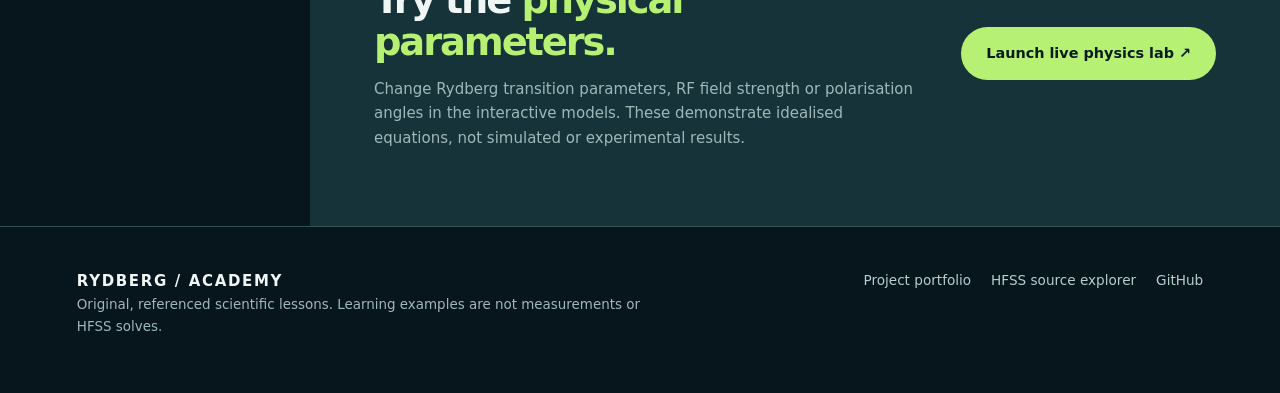
==== commit a8ed31a3: "docs: separate general Rydberg textbook from latest project evidence and link both intuitively" ====
--- a/site/academy.html
+++ b/site/academy.html
@@ -22,7 +22,7 @@
  <div class="book-sidelinks"><a href="https://github.com/RV-crtl/Rydberg-Sensing-Research-Archive/blob/main/book/CURRENT_STATE.md">Current results ↗</a><a href="https://github.com/RV-crtl/Rydberg-Sensing-Research-Archive/blob/main/book/REFERENCES.md">Bibliography ↗</a><a href="lab.html">Parameter experiments ↗</a></div>
 </aside>
 <section class="book-main" id="content">
- <div class="book-cover" id="book-cover"><div><span class="eyebrow">FIELD GUIDE · RESEARCH TEXTBOOK · 2026</span><h1>From quantum states<br>to <em>atomic RF sensors.</em></h1><p>A navigable, evidence-linked handbook for research across Rydberg atoms, lasers, quantum information, sensing and scientific computing: physics, optical laboratory, microwave design, numerical inference, diagnostics and reproducible scientific code.</p><div class="book-mini-stats"><span><span id="chapter-total">36 reference chapters</span></span><span>1,000 distinct solved exercises</span><span>21 reference entries</span></div></div><img src="assets/lab-optical-bench.png" alt="Authentic Rydberg experimental optical bench from the archived manuscript"></div>
+ <div class="book-cover" id="book-cover"><div><span class="eyebrow">FIELD GUIDE · RESEARCH TEXTBOOK · 2026</span><h1>From quantum foundations<br>to <em>Rydberg research.</em></h1><p>A navigable, evidence-linked handbook for research across Rydberg atoms, lasers, quantum information, sensing and scientific computing: physics, optical laboratory, microwave design, numerical inference, diagnostics and reproducible scientific code.</p><div class="book-mini-stats"><span><span id="chapter-total">36 reference chapters</span></span><span>1,000 distinct solved exercises</span><span>21 reference entries</span></div></div><img src="assets/lab-optical-bench.png" alt="Authentic Rydberg experimental optical bench from the archived manuscript"></div>
  <div class="book-breadcrumb"><span id="reading-path">BOOK / FOUNDATIONS</span><span id="reading-status">Original educational material · Source-linked</span></div>
  <article id="reading-panel" class="book-article" aria-live="polite"><h2>Preparing the research handbook…</h2></article>
  <div class="reader-nav"><button id="prev-page" type="button">← Previous</button><span id="page-state"></span><button id="next-page" type="button">Next →</button></div>
--- a/site/academy.css
+++ b/site/academy.css
@@ -16,4 +16,10 @@
 .problem-equation{font:600 clamp(1.1rem,2vw,1.6rem) ui-monospace,monospace;border:1px solid #49626b;padding:25px;margin:24px 0;background:#112d36;overflow:auto}.problem-answer{font-size:1.2rem;color:#b6f173;font-weight:700}.book-article .study-note{border-left:3px solid #b6f173;background:#102e34;padding:17px 23px;margin:26px 0;color:#c5dfdc}
 @media(max-width:1090px){.book-shell{grid-template-columns:255px minmax(0,1fr)}.book-cover{grid-template-columns:1fr}.book-cover img{height:220px}}
 @media(max-width:700px){.book-shell{display:flex;flex-direction:column}.book-sidebar{position:relative;top:0;height:auto;max-height:345px;padding:16px 21px}.book-logo h2{font-size:1.55rem}.book-logo p{display:none}.book-lbl{margin-top:11px}.book-cover{padding:35px 20px}.book-cover img{height:165px}.book-main .book-article{padding:24px 20px}.book-breadcrumb,.reader-nav,.book-extend{padding-left:20px;padding-right:20px}.book-extend{flex-wrap:wrap}.book-cover h1{font-size:clamp(2.3rem,7vw,4.5rem)}}
-@media(prefers-reduced-motion:reduce){*{scroll-behavior:auto!important}}+@media(prefers-reduced-motion:reduce){*{scroll-behavior:auto!important}}
+
+/* The book illustrations are actual source-linked SVG files, never stock images. */
+.book-article .book-science-figure{margin:23px 0 36px;padding:13px;background:#0d2833;border:1px solid #355961;border-radius:14px;max-width:890px}
+.book-article .book-science-figure img{display:block;width:100%;height:auto;max-height:570px;object-fit:contain}
+.book-article .book-science-figure figcaption{font-size:.77rem;color:#b4d2d3;padding:10px 7px 3px;line-height:1.6}
+.book-article blockquote{margin:20px 0;padding:15px 22px;background:#0b2930;border-left:3px solid #b6f173}
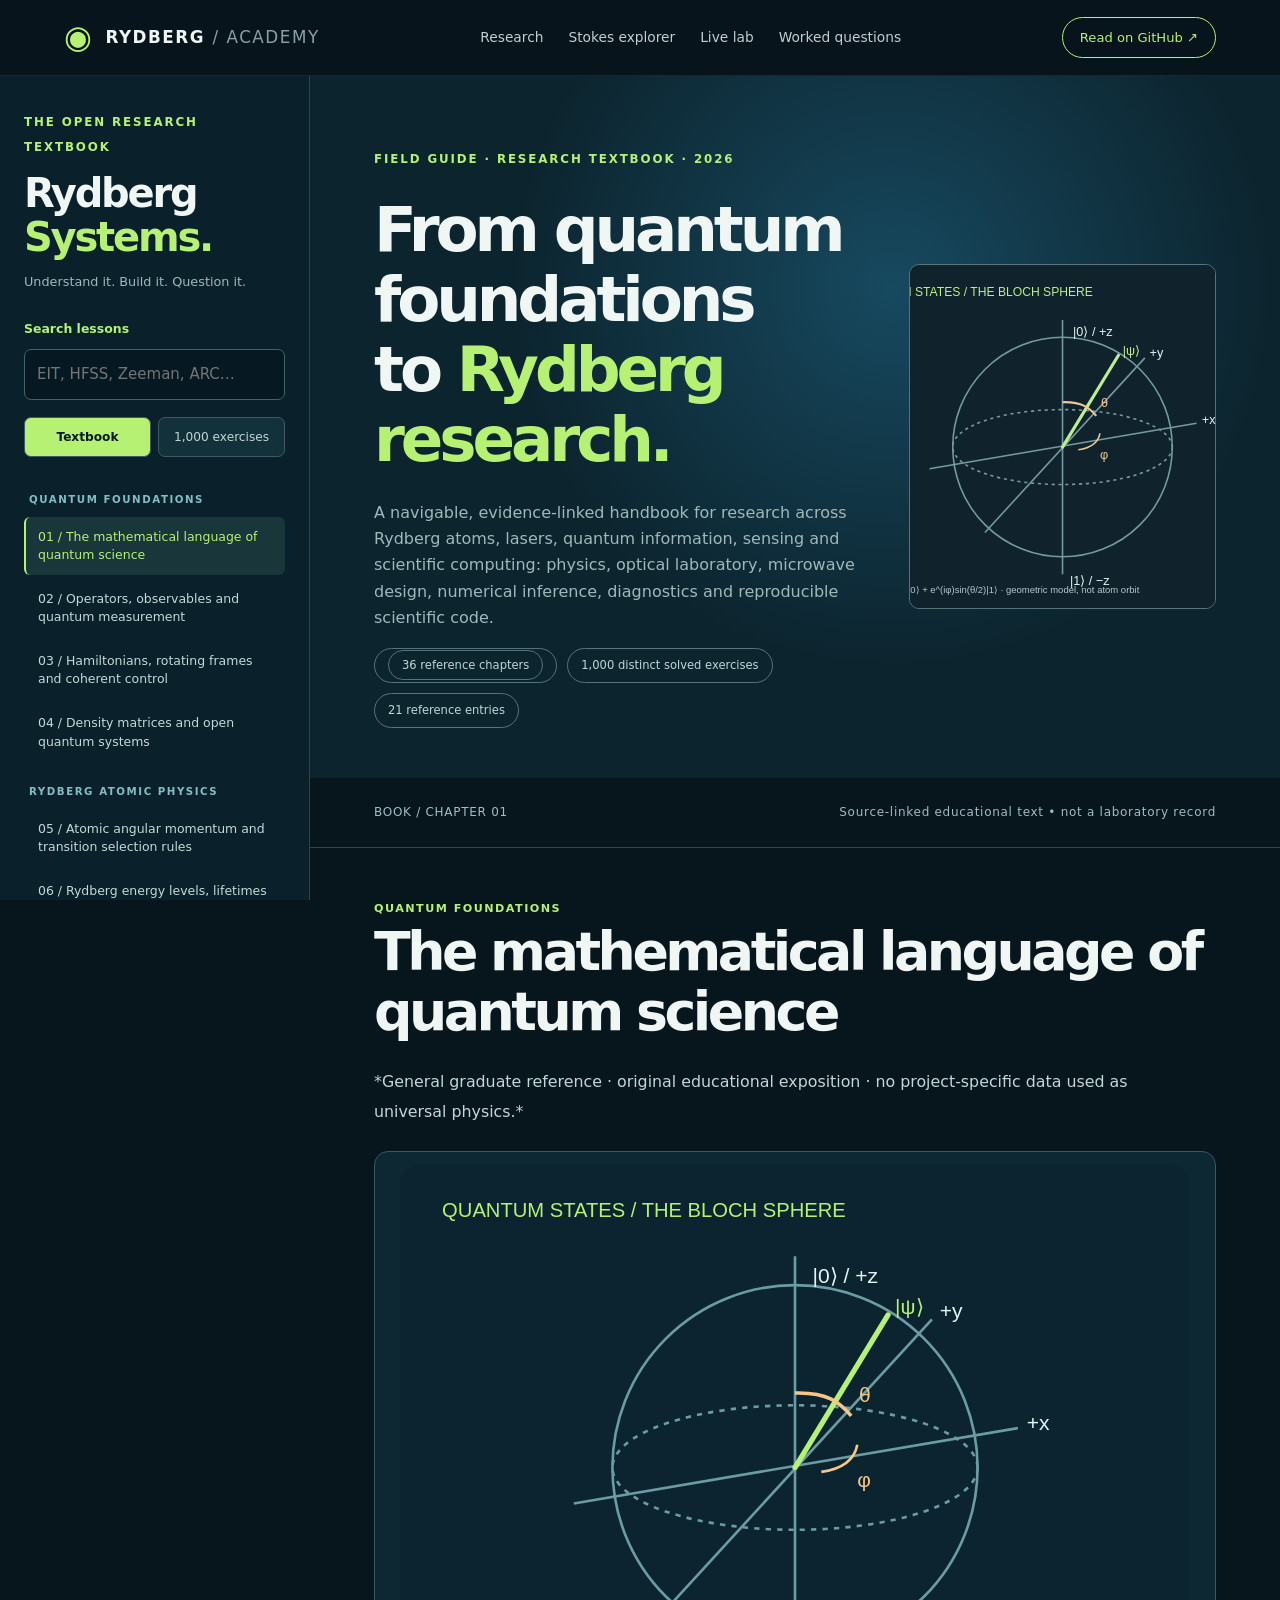
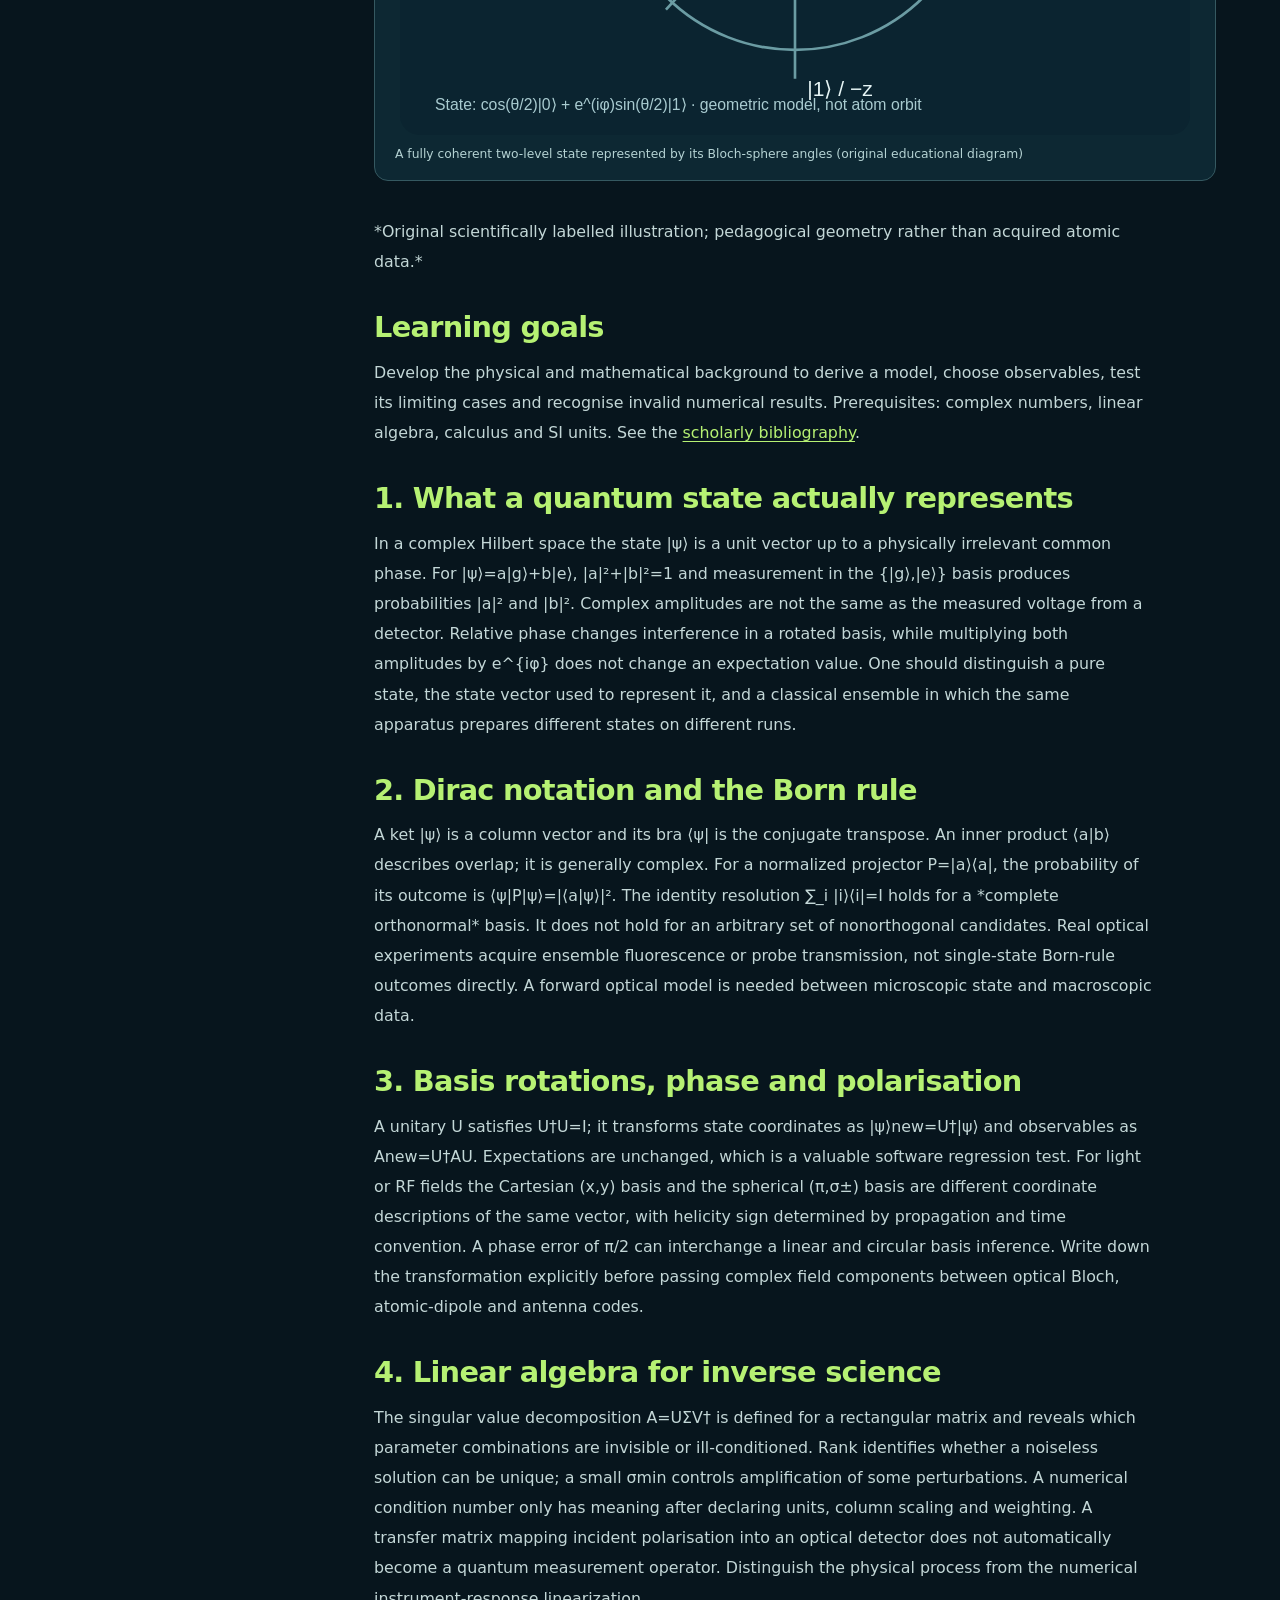
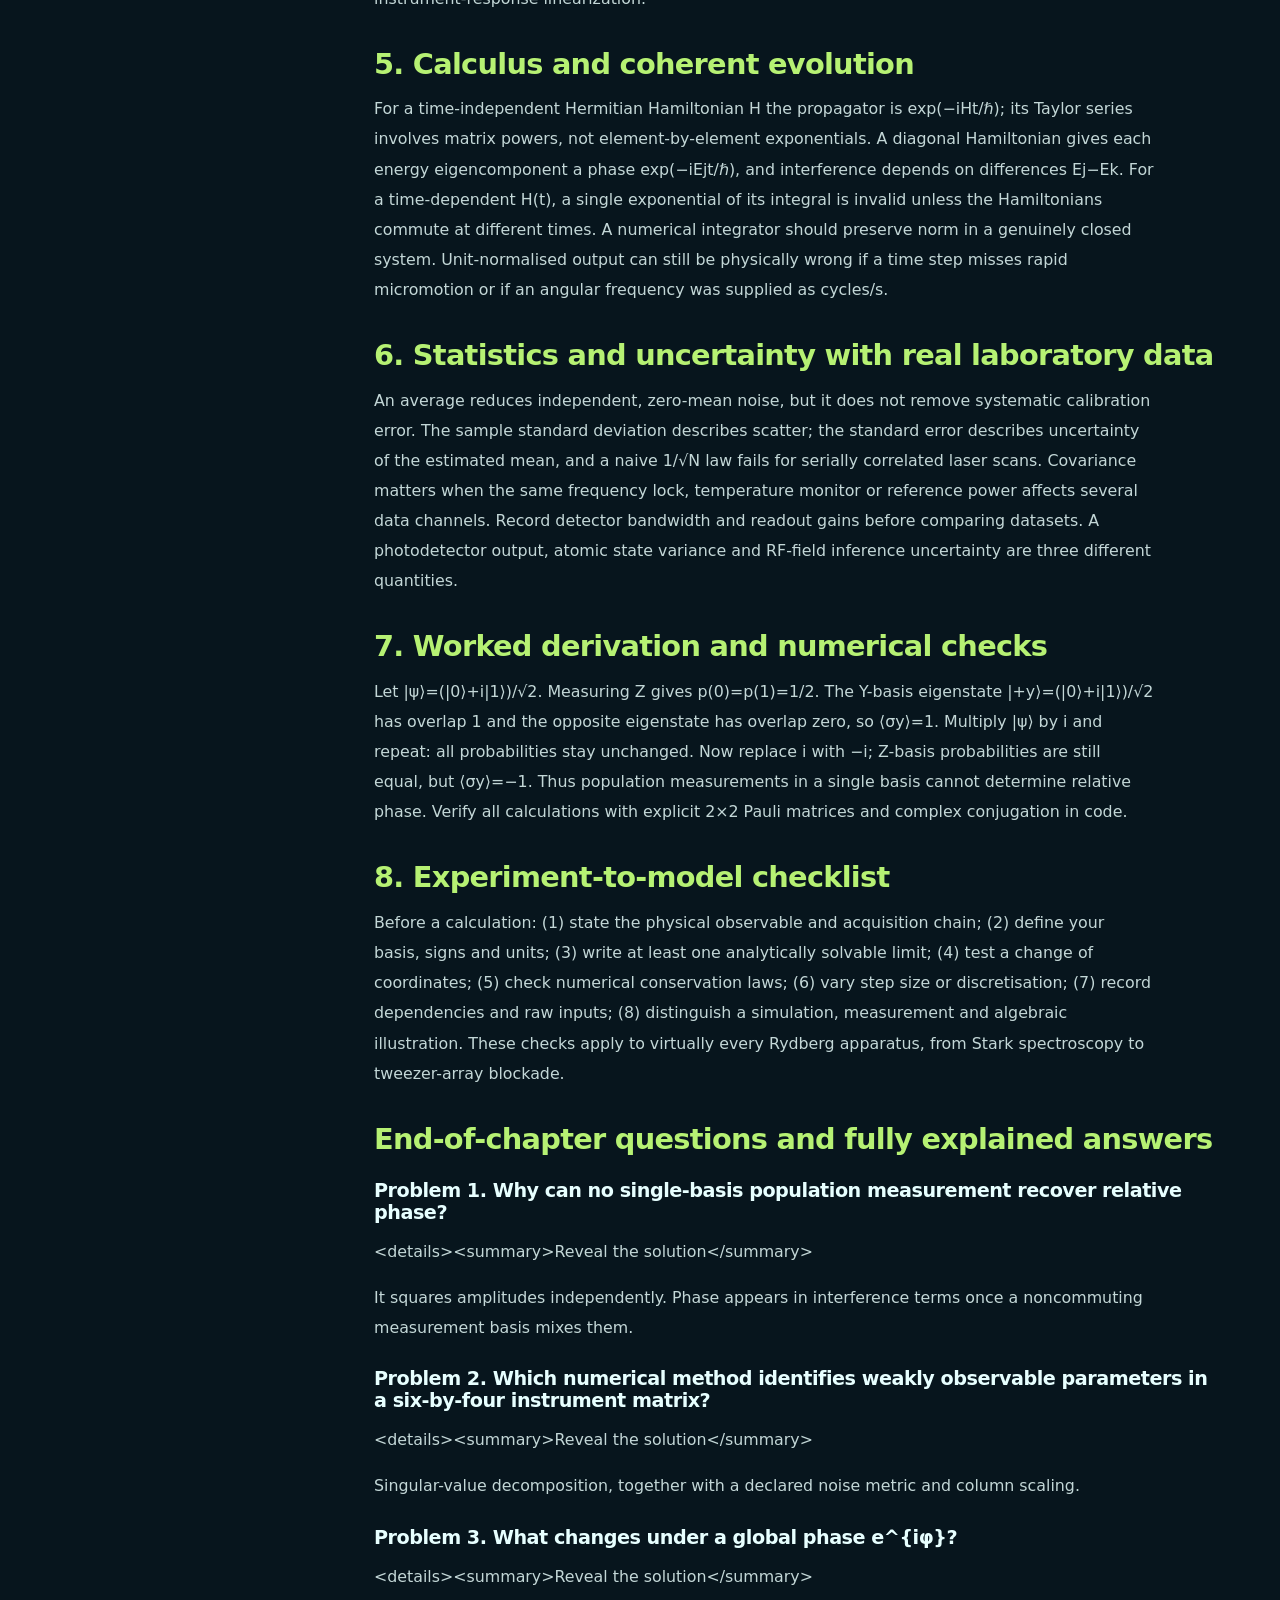
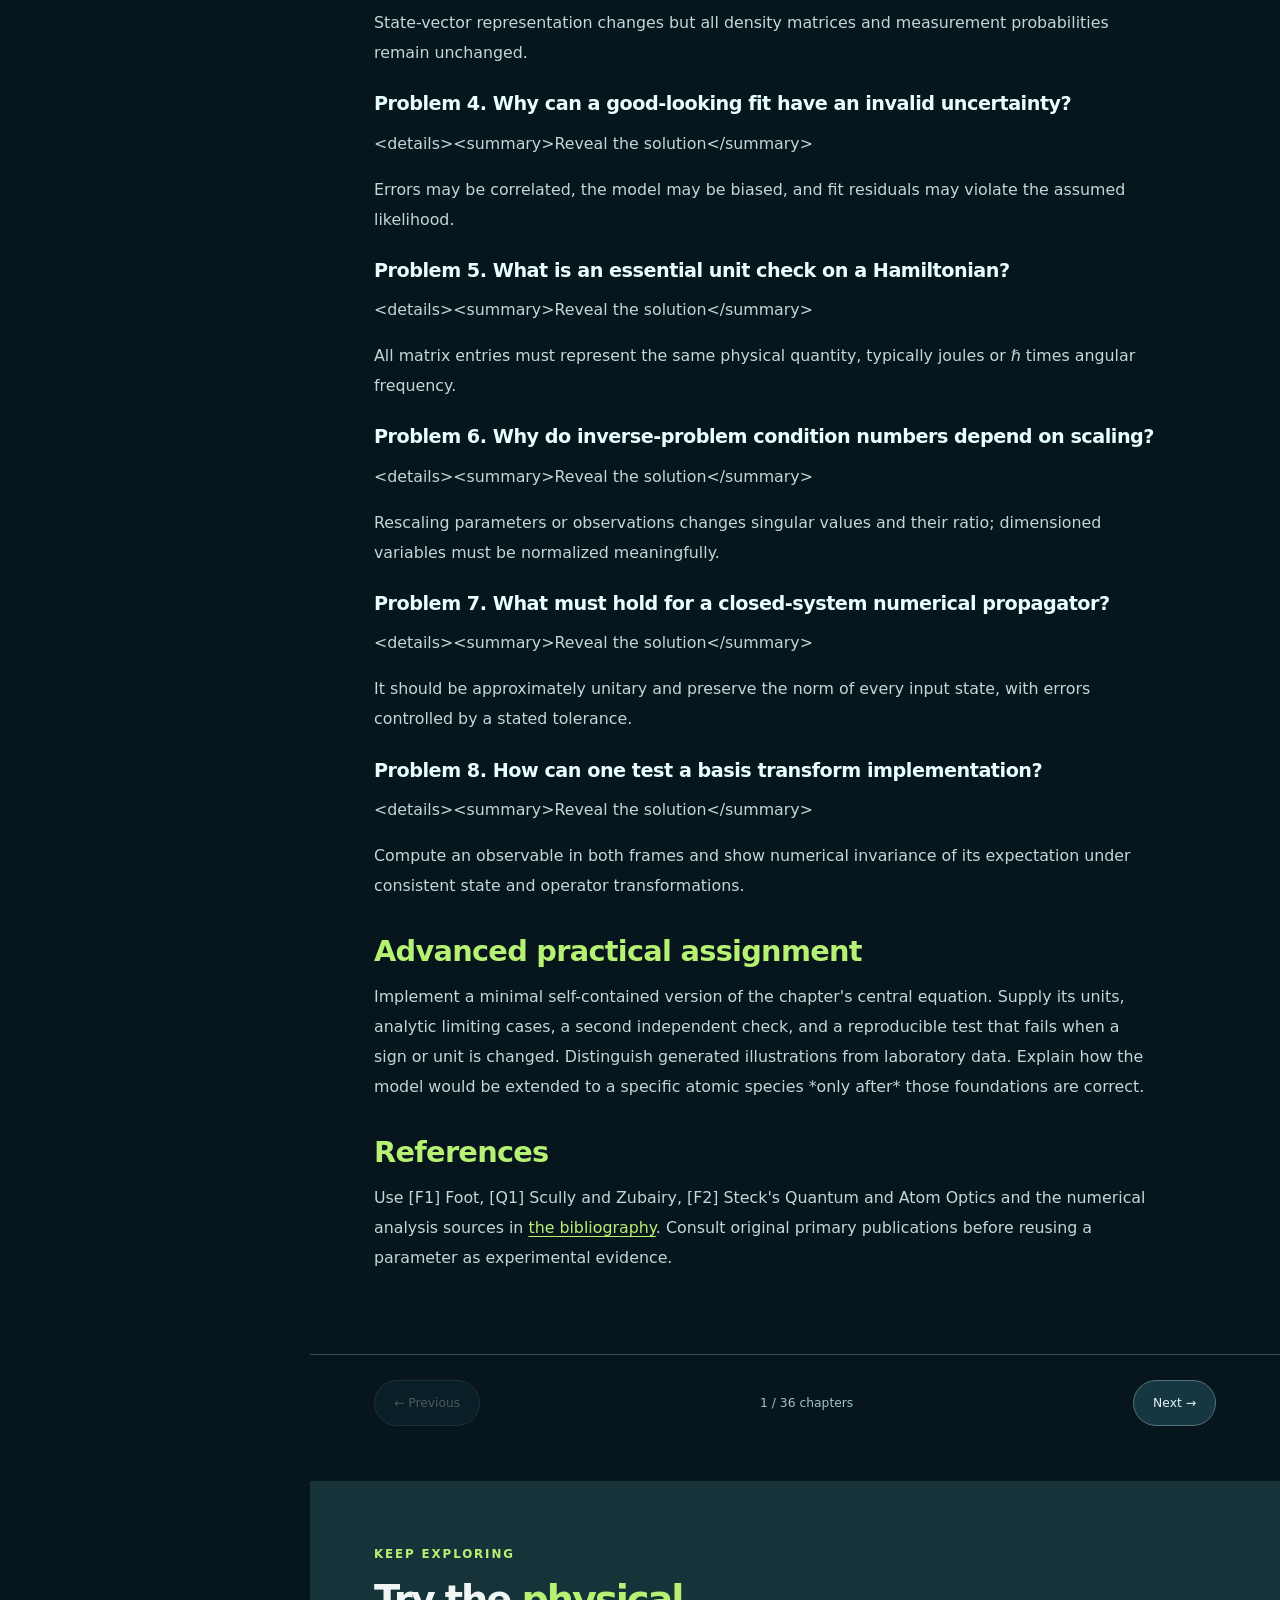
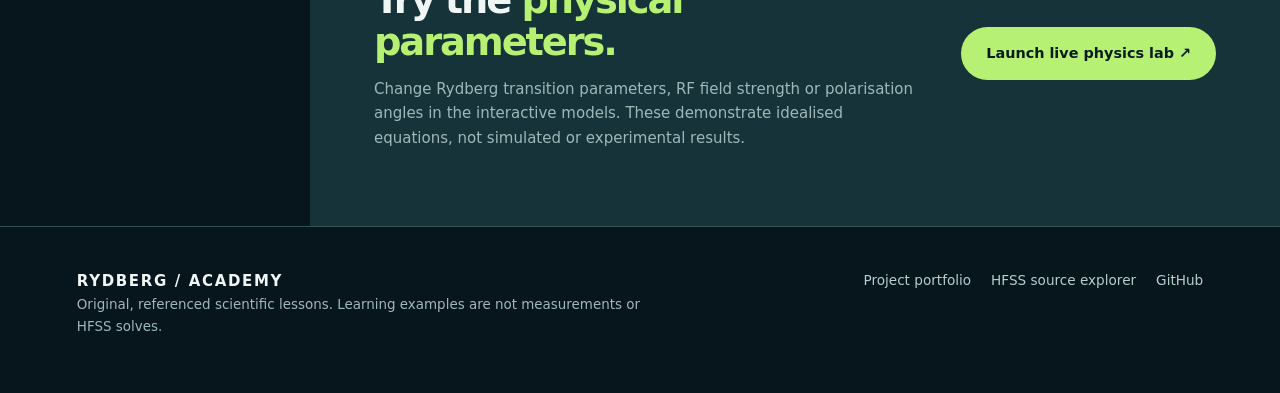
==== commit d6596425: "book: remove project-only figures/results from universal text and preserve history in research dossi" ====
--- a/site/academy.html
+++ b/site/academy.html
@@ -22,7 +22,7 @@
  <div class="book-sidelinks"><a href="https://github.com/RV-crtl/Rydberg-Sensing-Research-Archive/blob/main/book/CURRENT_STATE.md">Current results ↗</a><a href="https://github.com/RV-crtl/Rydberg-Sensing-Research-Archive/blob/main/book/REFERENCES.md">Bibliography ↗</a><a href="lab.html">Parameter experiments ↗</a></div>
 </aside>
 <section class="book-main" id="content">
- <div class="book-cover" id="book-cover"><div><span class="eyebrow">FIELD GUIDE · RESEARCH TEXTBOOK · 2026</span><h1>From quantum foundations<br>to <em>Rydberg research.</em></h1><p>A navigable, evidence-linked handbook for research across Rydberg atoms, lasers, quantum information, sensing and scientific computing: physics, optical laboratory, microwave design, numerical inference, diagnostics and reproducible scientific code.</p><div class="book-mini-stats"><span><span id="chapter-total">36 reference chapters</span></span><span>1,000 distinct solved exercises</span><span>21 reference entries</span></div></div><img src="assets/lab-optical-bench.png" alt="Authentic Rydberg experimental optical bench from the archived manuscript"></div>
+ <div class="book-cover" id="book-cover"><div><span class="eyebrow">FIELD GUIDE · RESEARCH TEXTBOOK · 2026</span><h1>From quantum foundations<br>to <em>Rydberg research.</em></h1><p>A navigable, evidence-linked handbook for research across Rydberg atoms, lasers, quantum information, sensing and scientific computing: physics, optical laboratory, microwave design, numerical inference, diagnostics and reproducible scientific code.</p><div class="book-mini-stats"><span><span id="chapter-total">36 reference chapters</span></span><span>1,000 distinct solved exercises</span><span>21 reference entries</span></div></div><img src="assets/book-quantum-bloch.svg" alt="Original Bloch sphere vector diagram for a general two-level quantum state"></div>
  <div class="book-breadcrumb"><span id="reading-path">BOOK / FOUNDATIONS</span><span id="reading-status">Original educational material · Source-linked</span></div>
  <article id="reading-panel" class="book-article" aria-live="polite"><h2>Preparing the research handbook…</h2></article>
  <div class="reader-nav"><button id="prev-page" type="button">← Previous</button><span id="page-state"></span><button id="next-page" type="button">Next →</button></div>
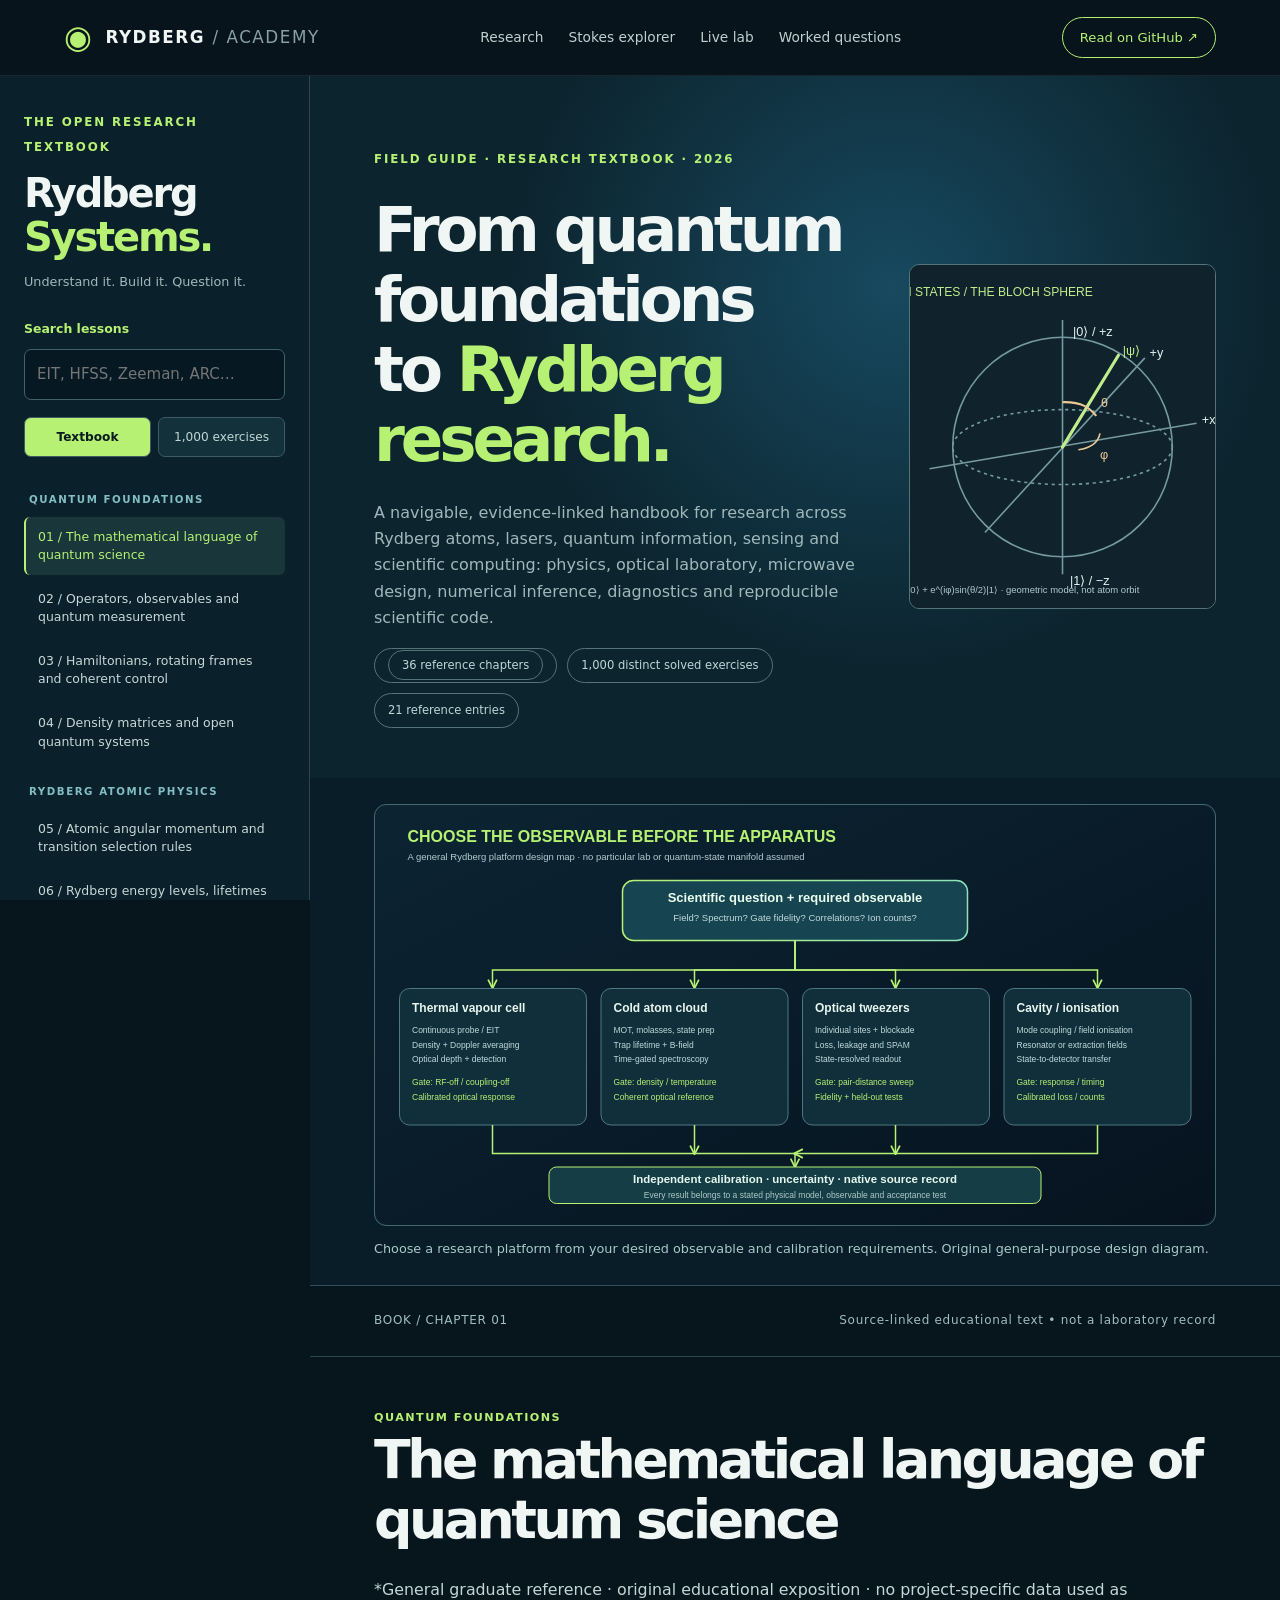
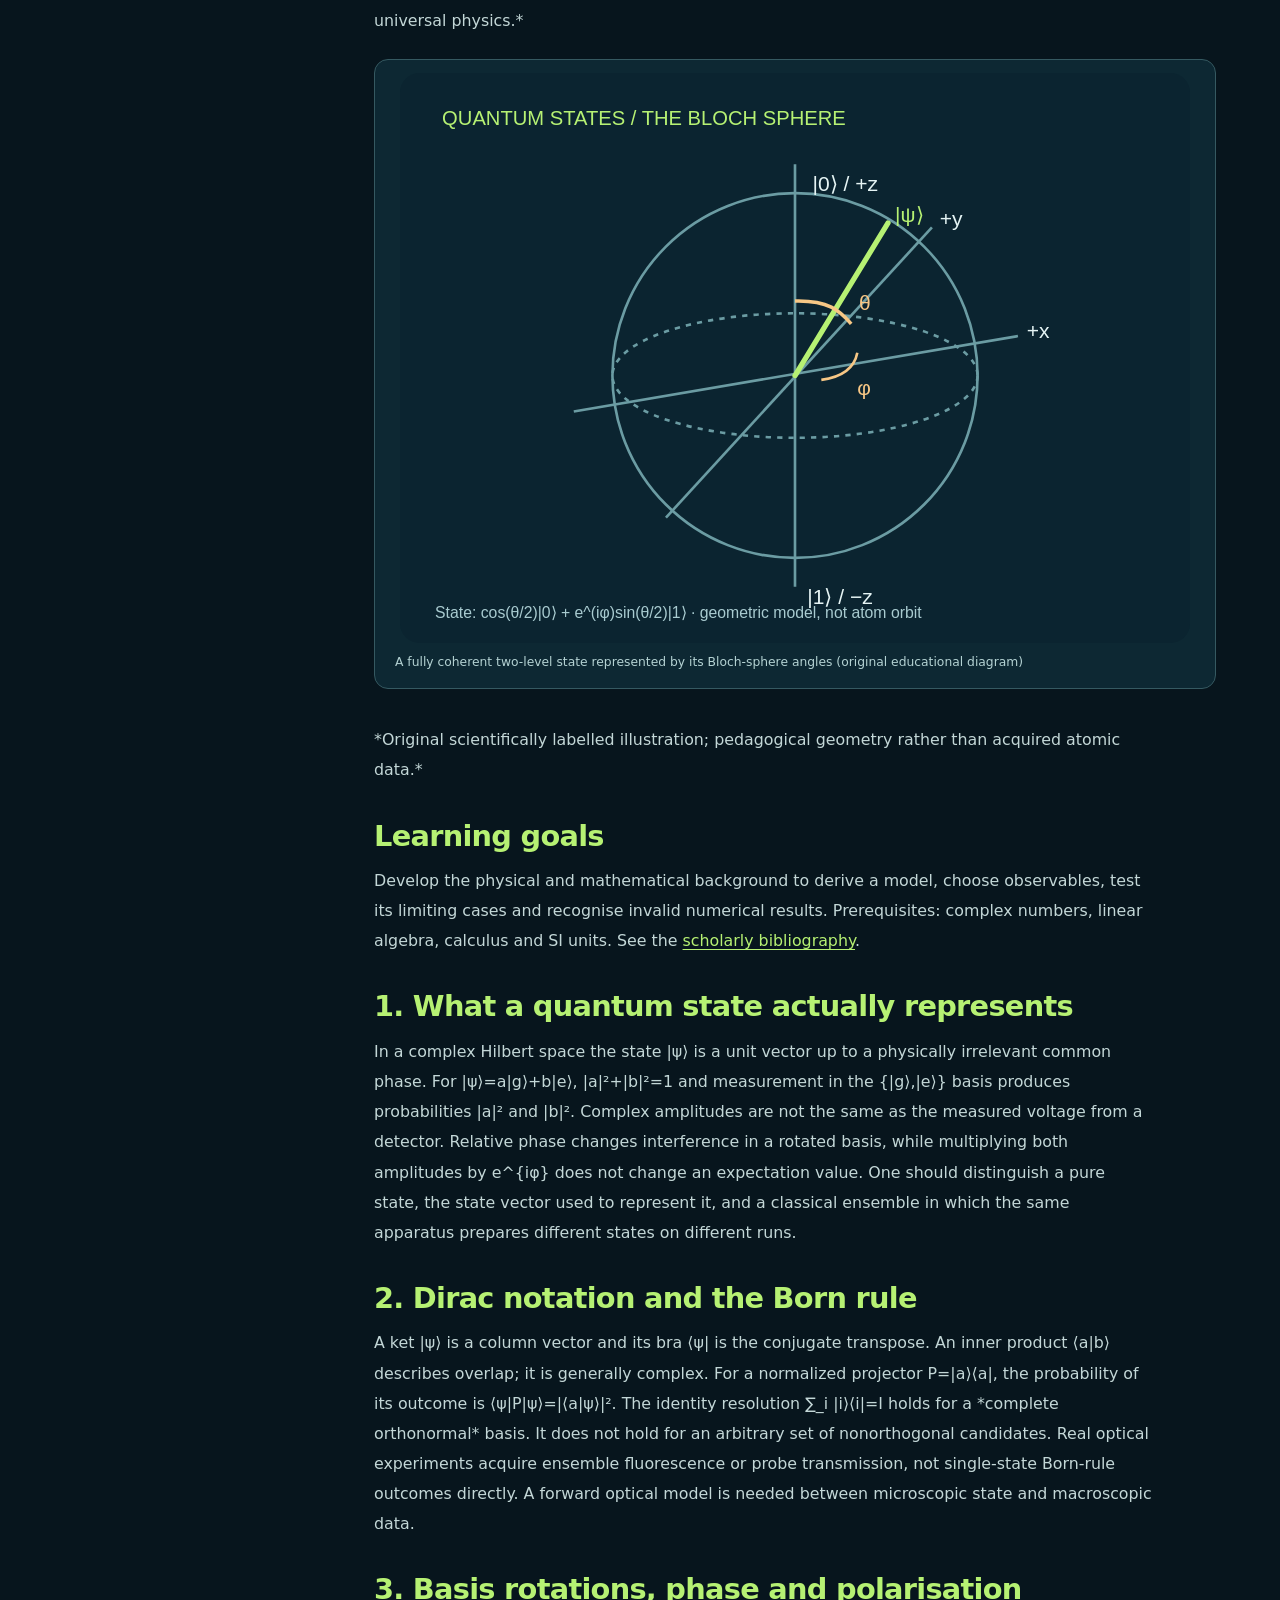
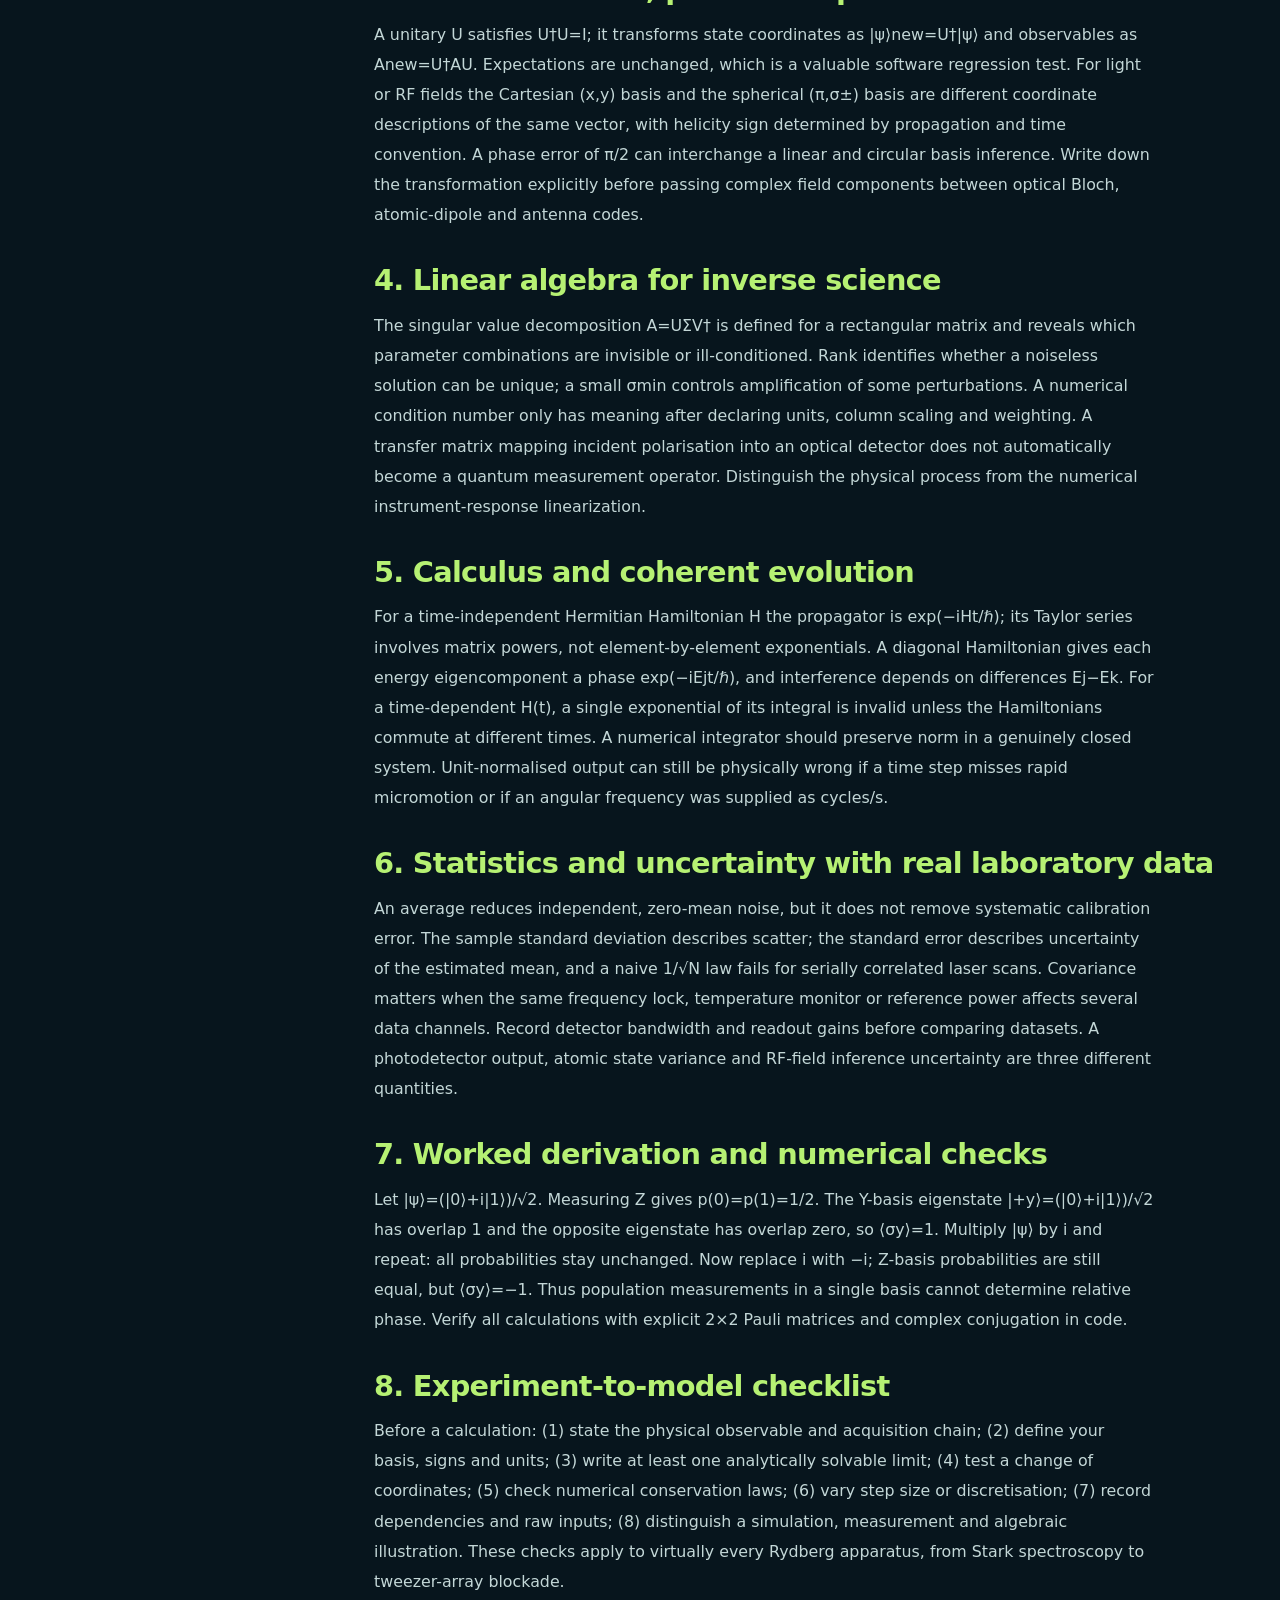
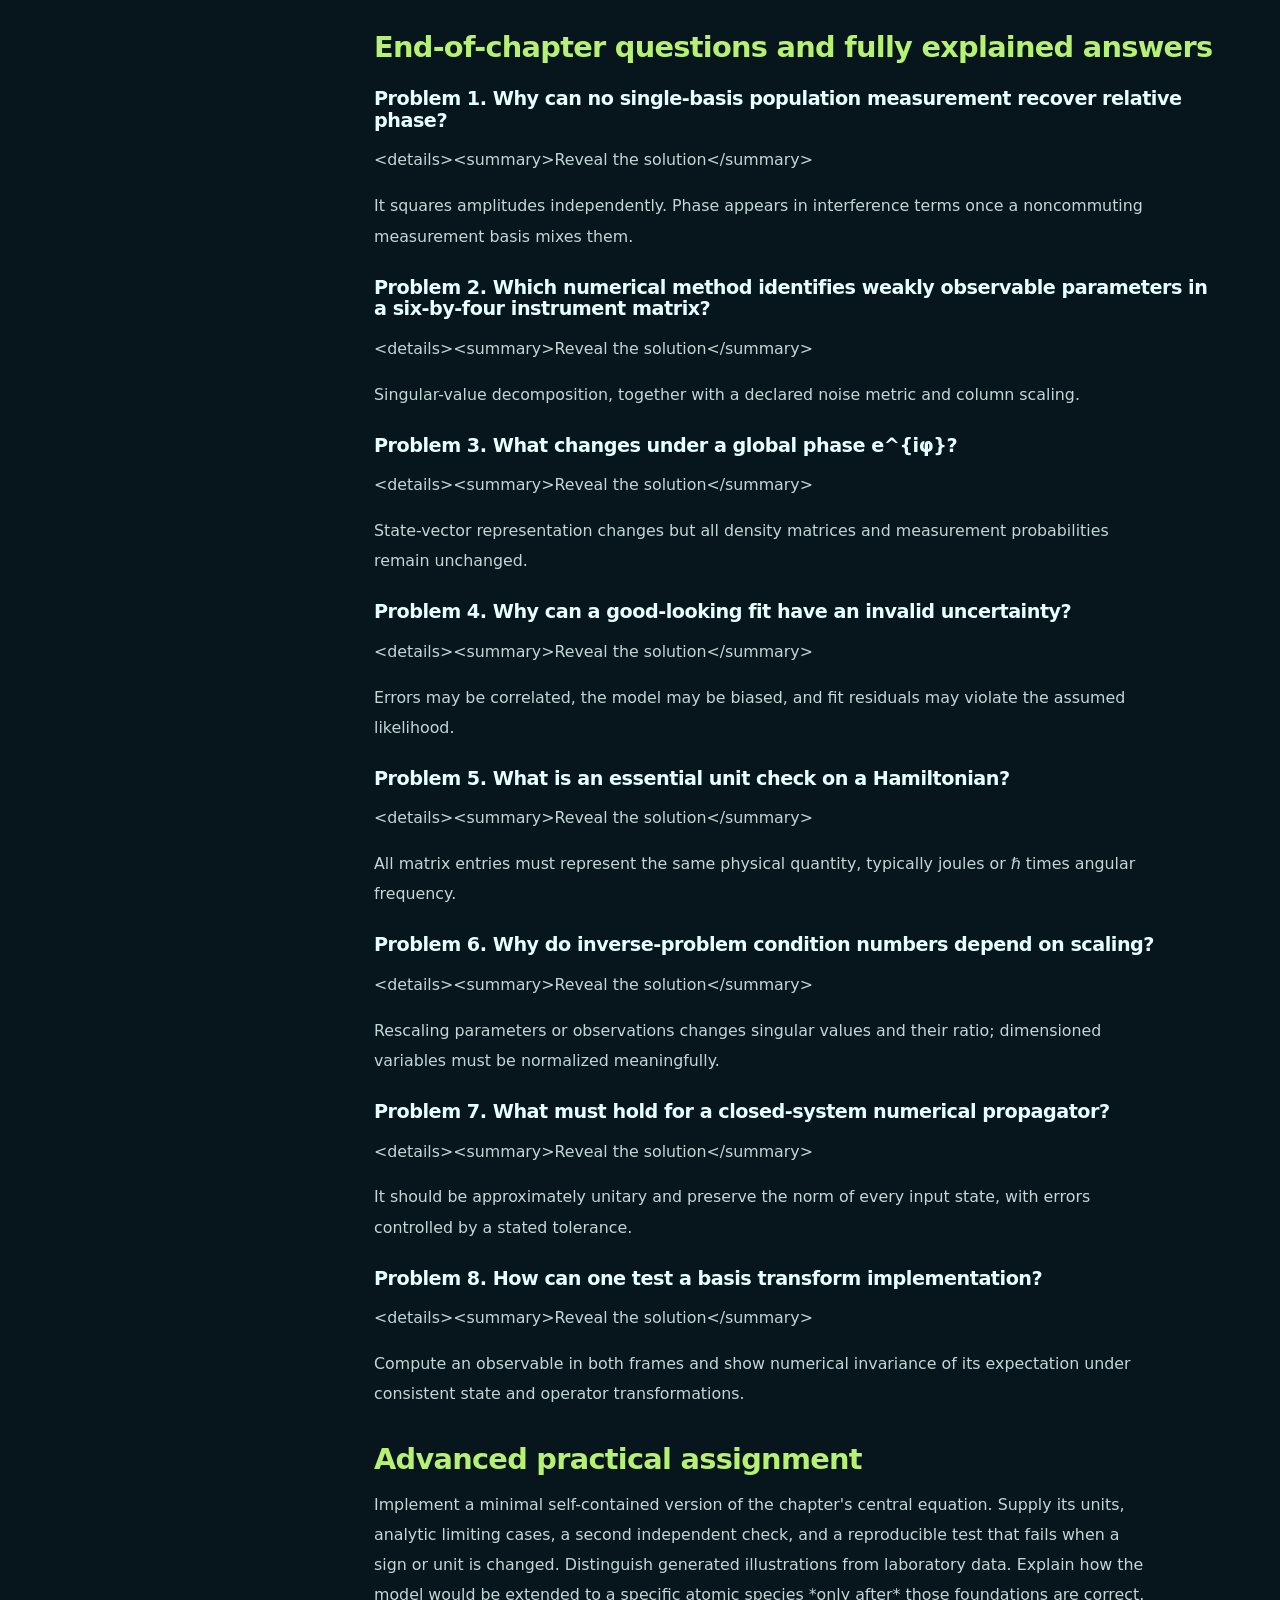
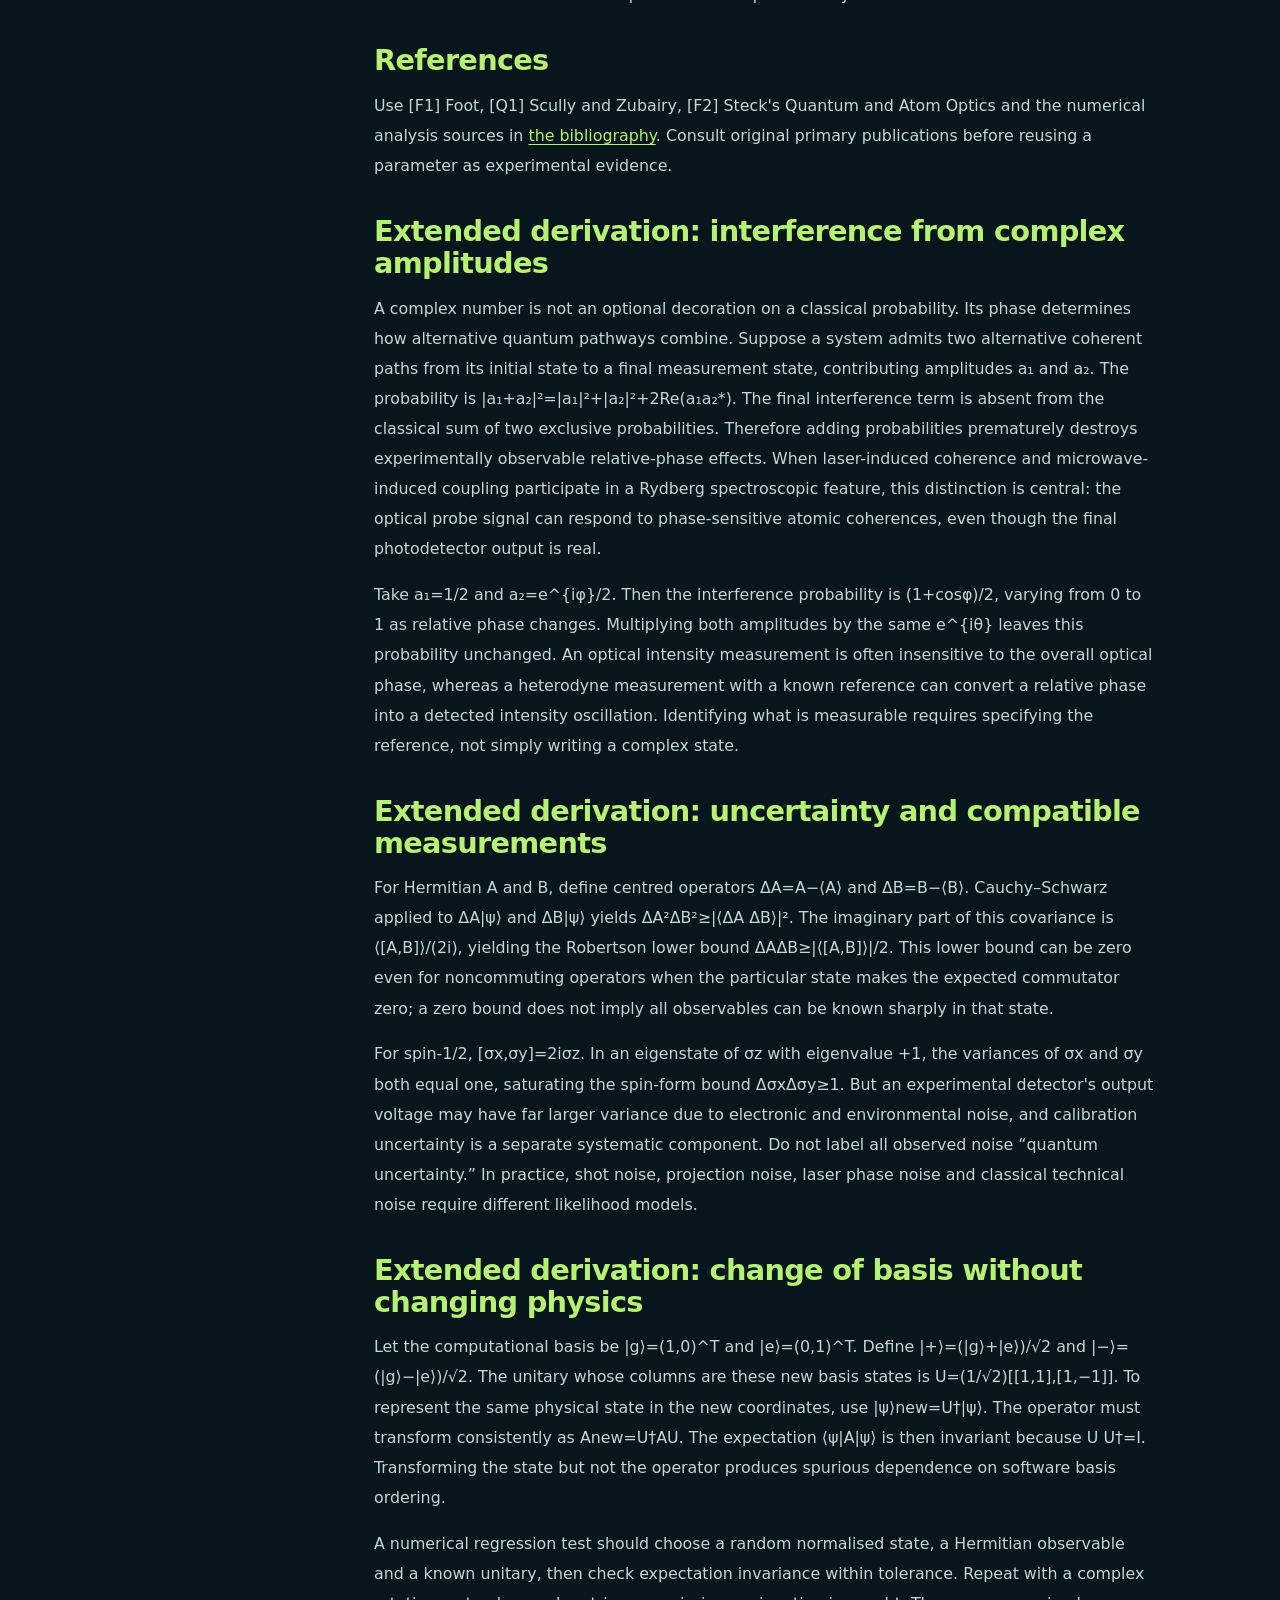
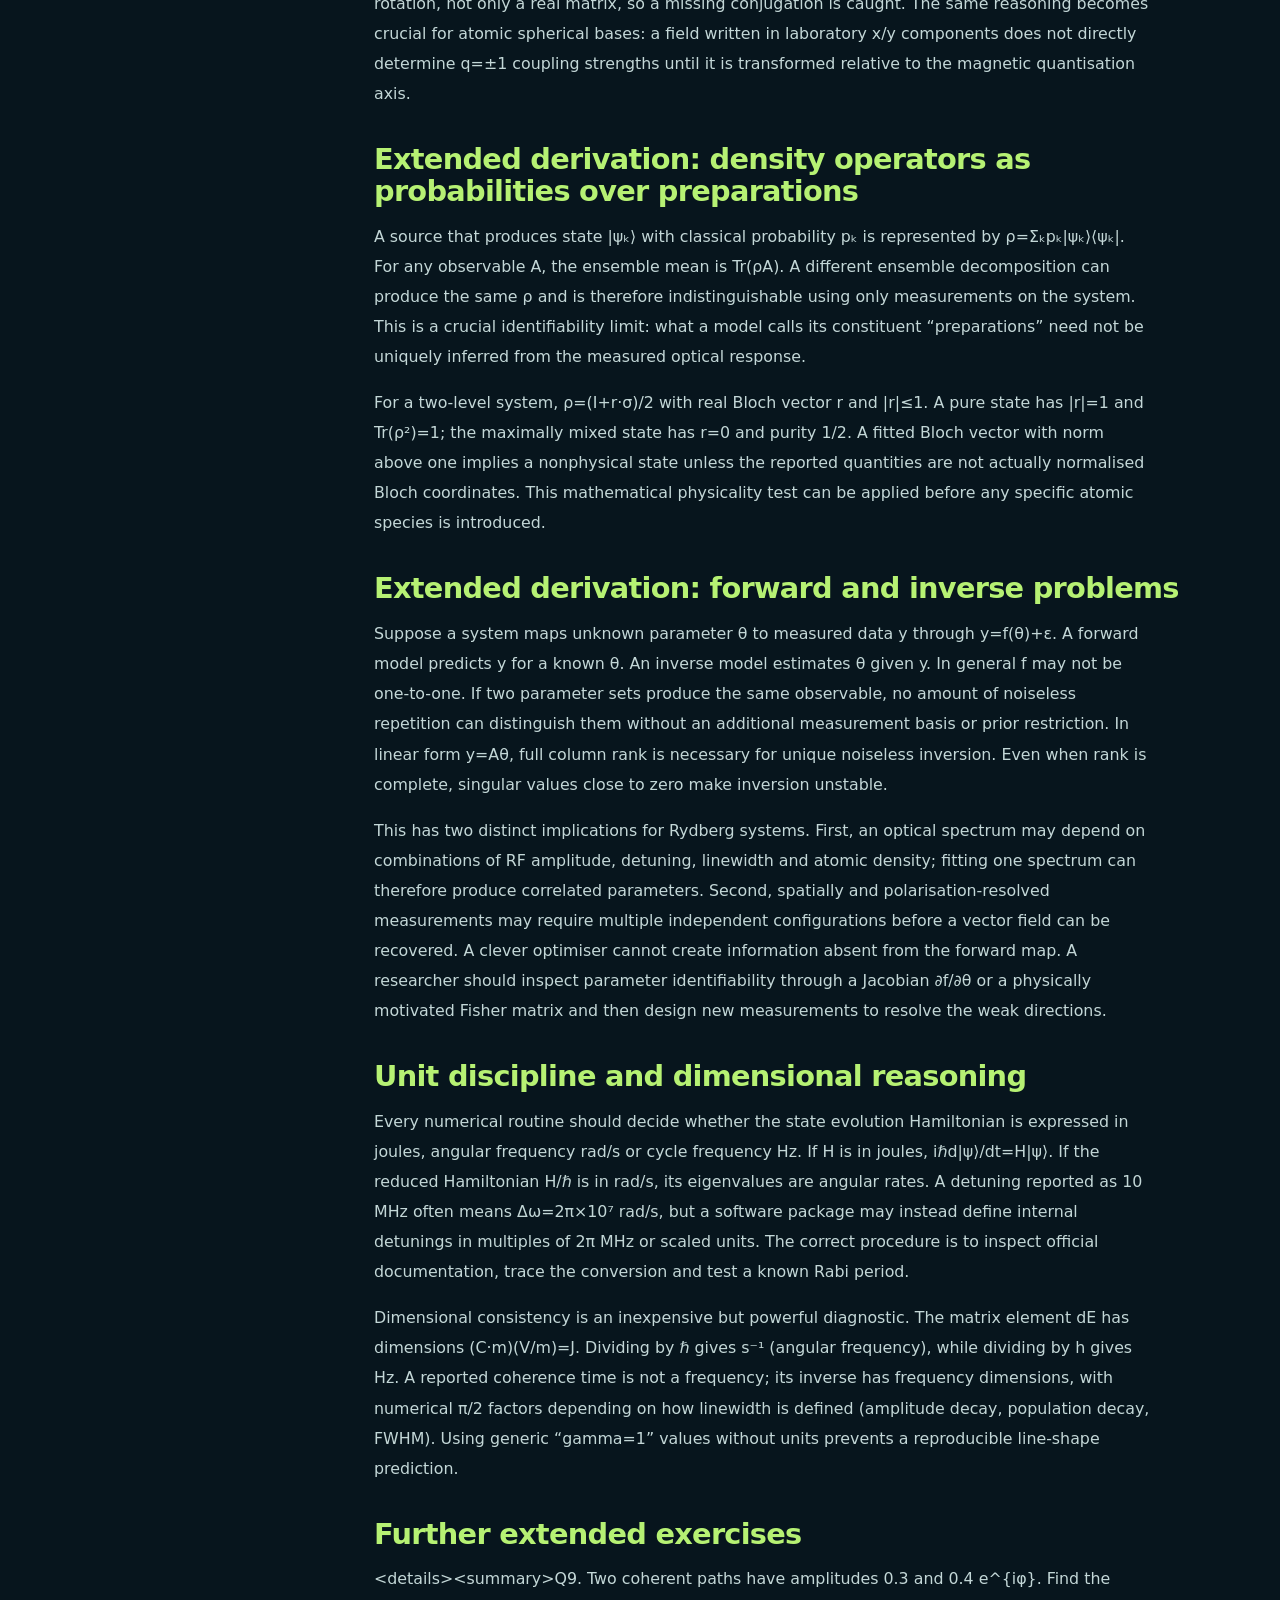
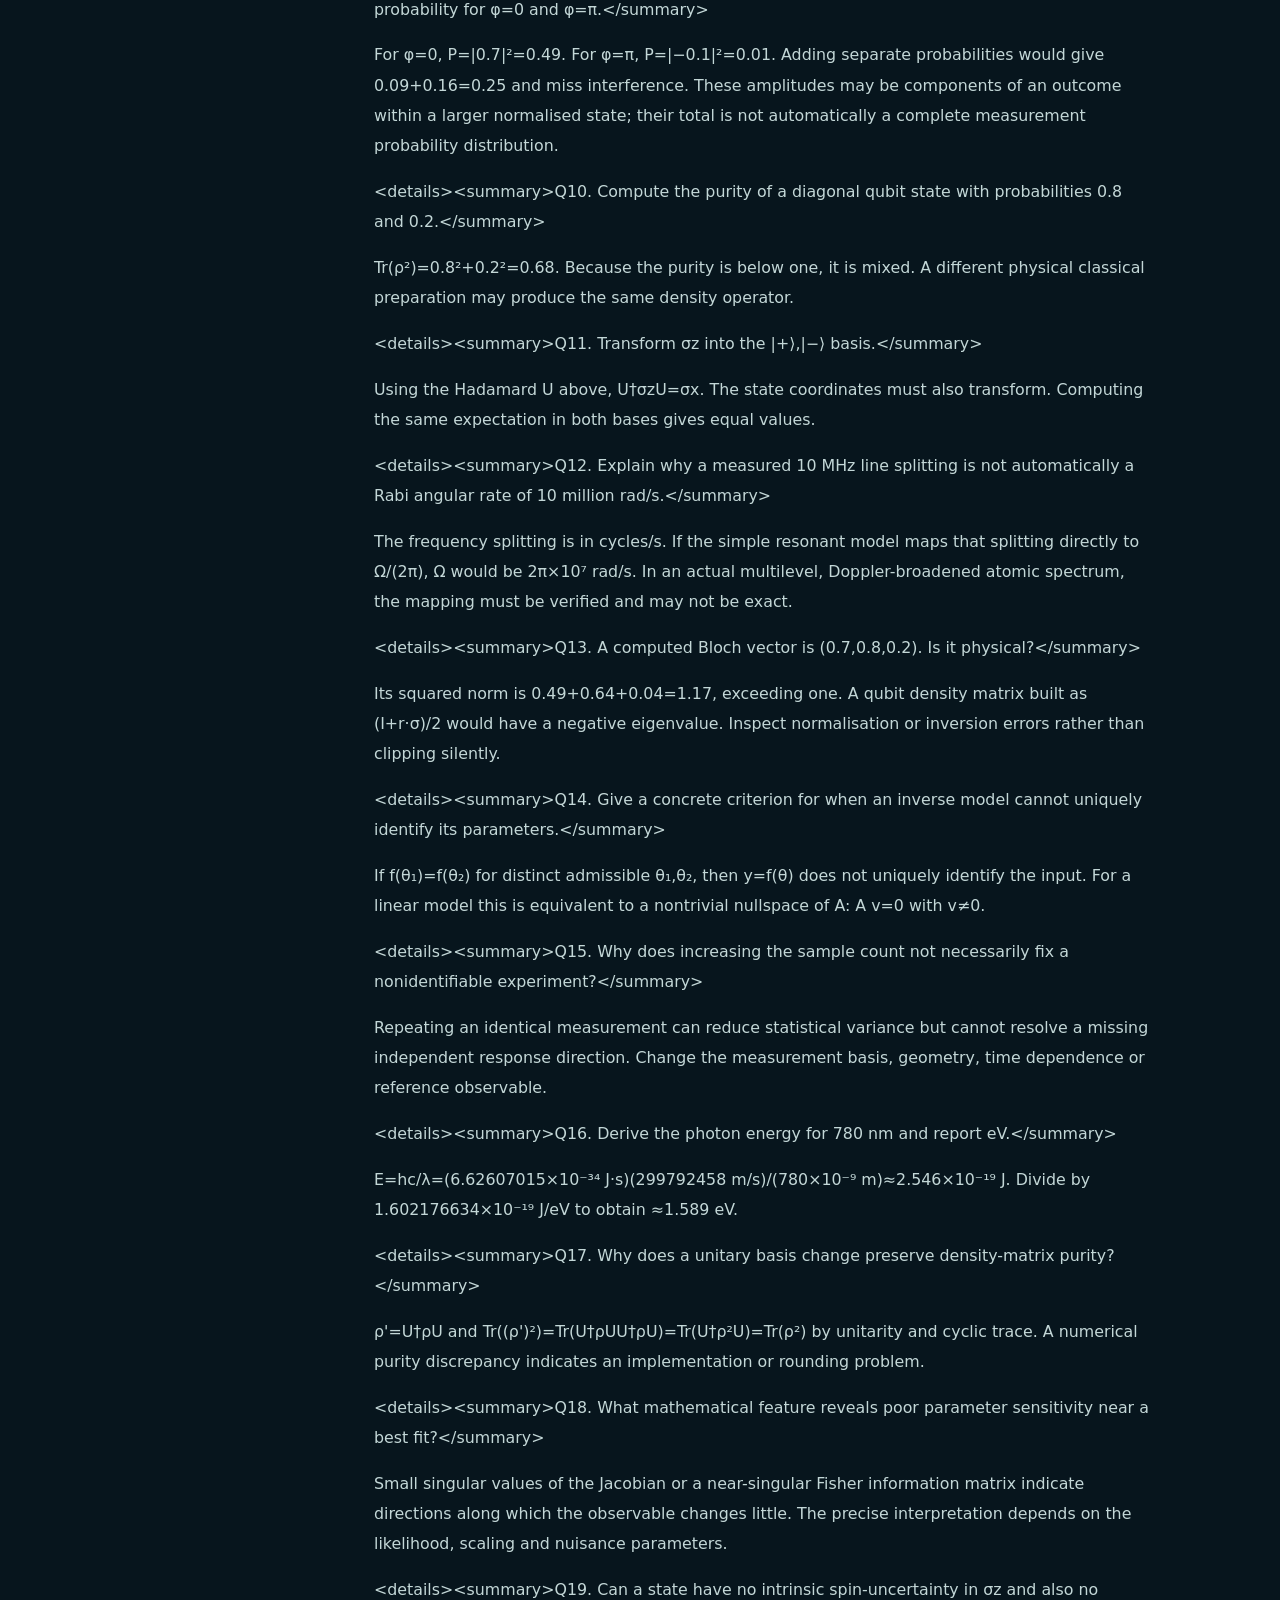
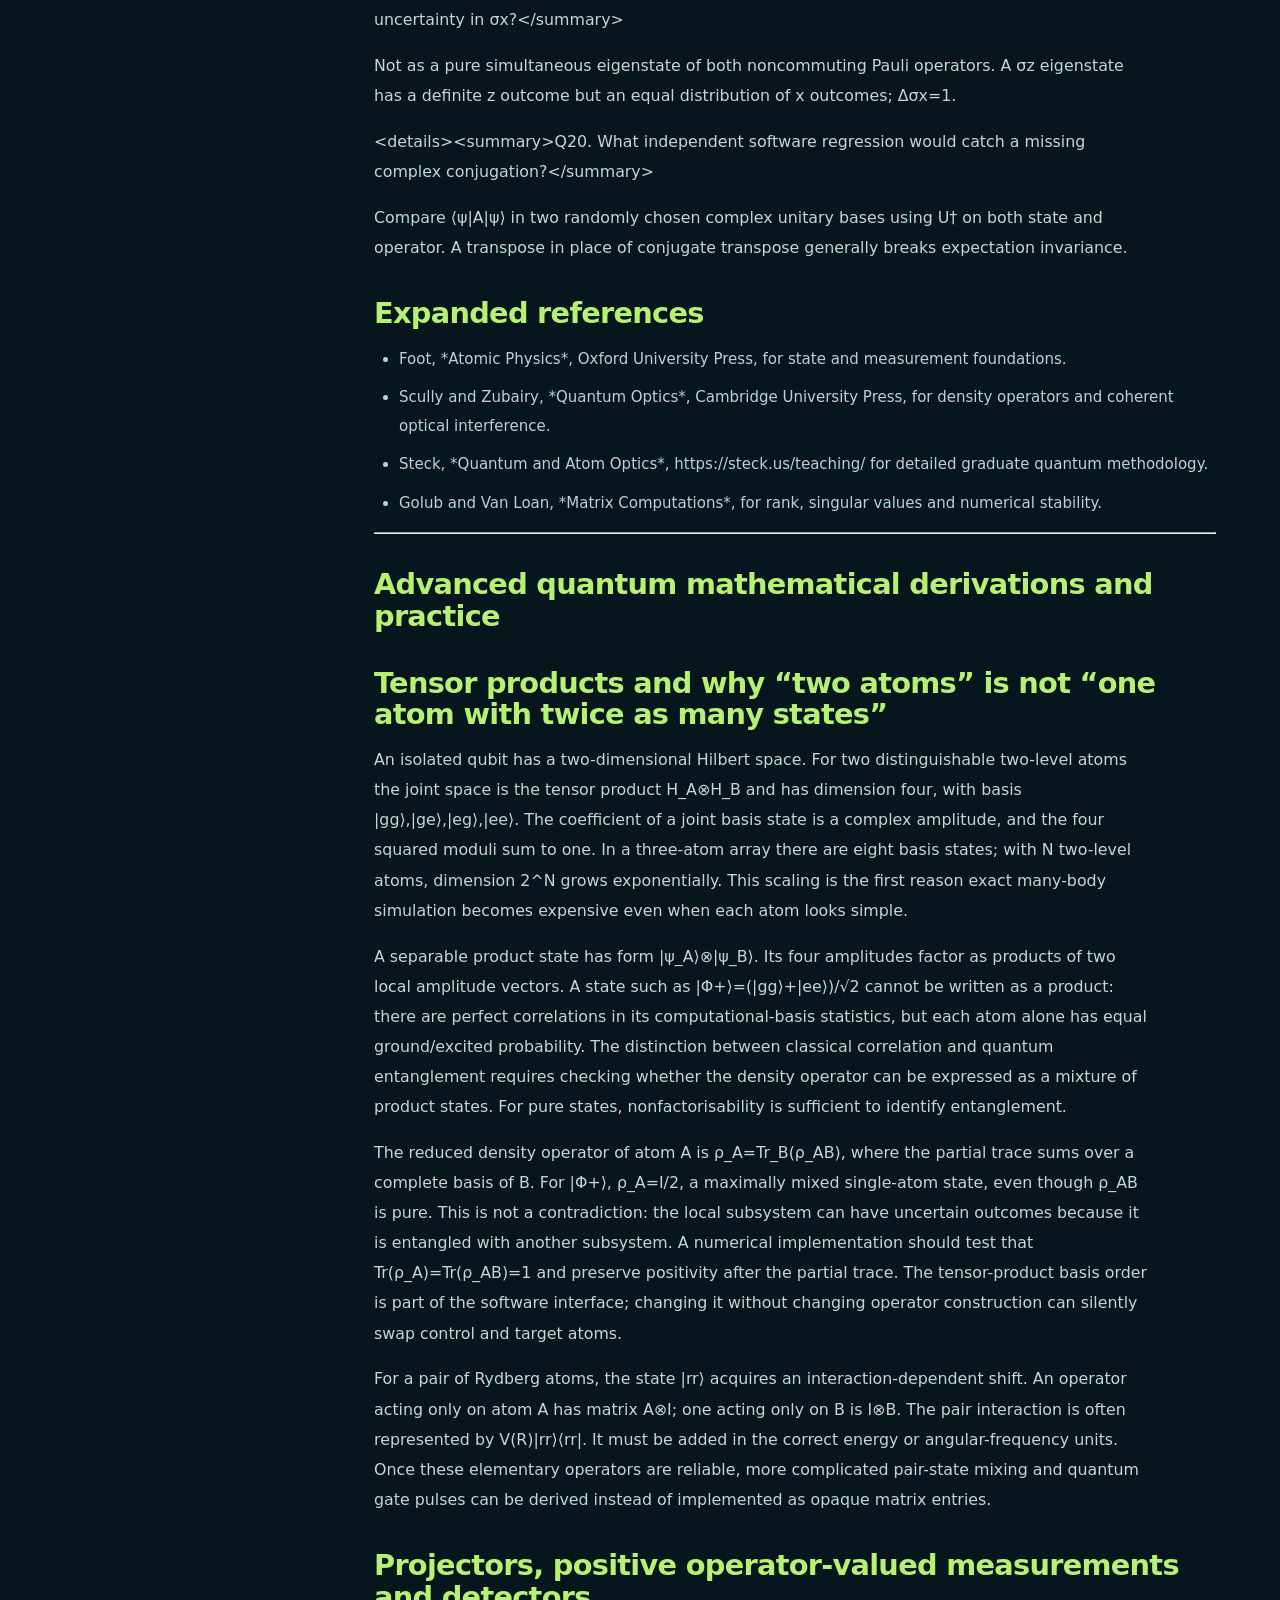
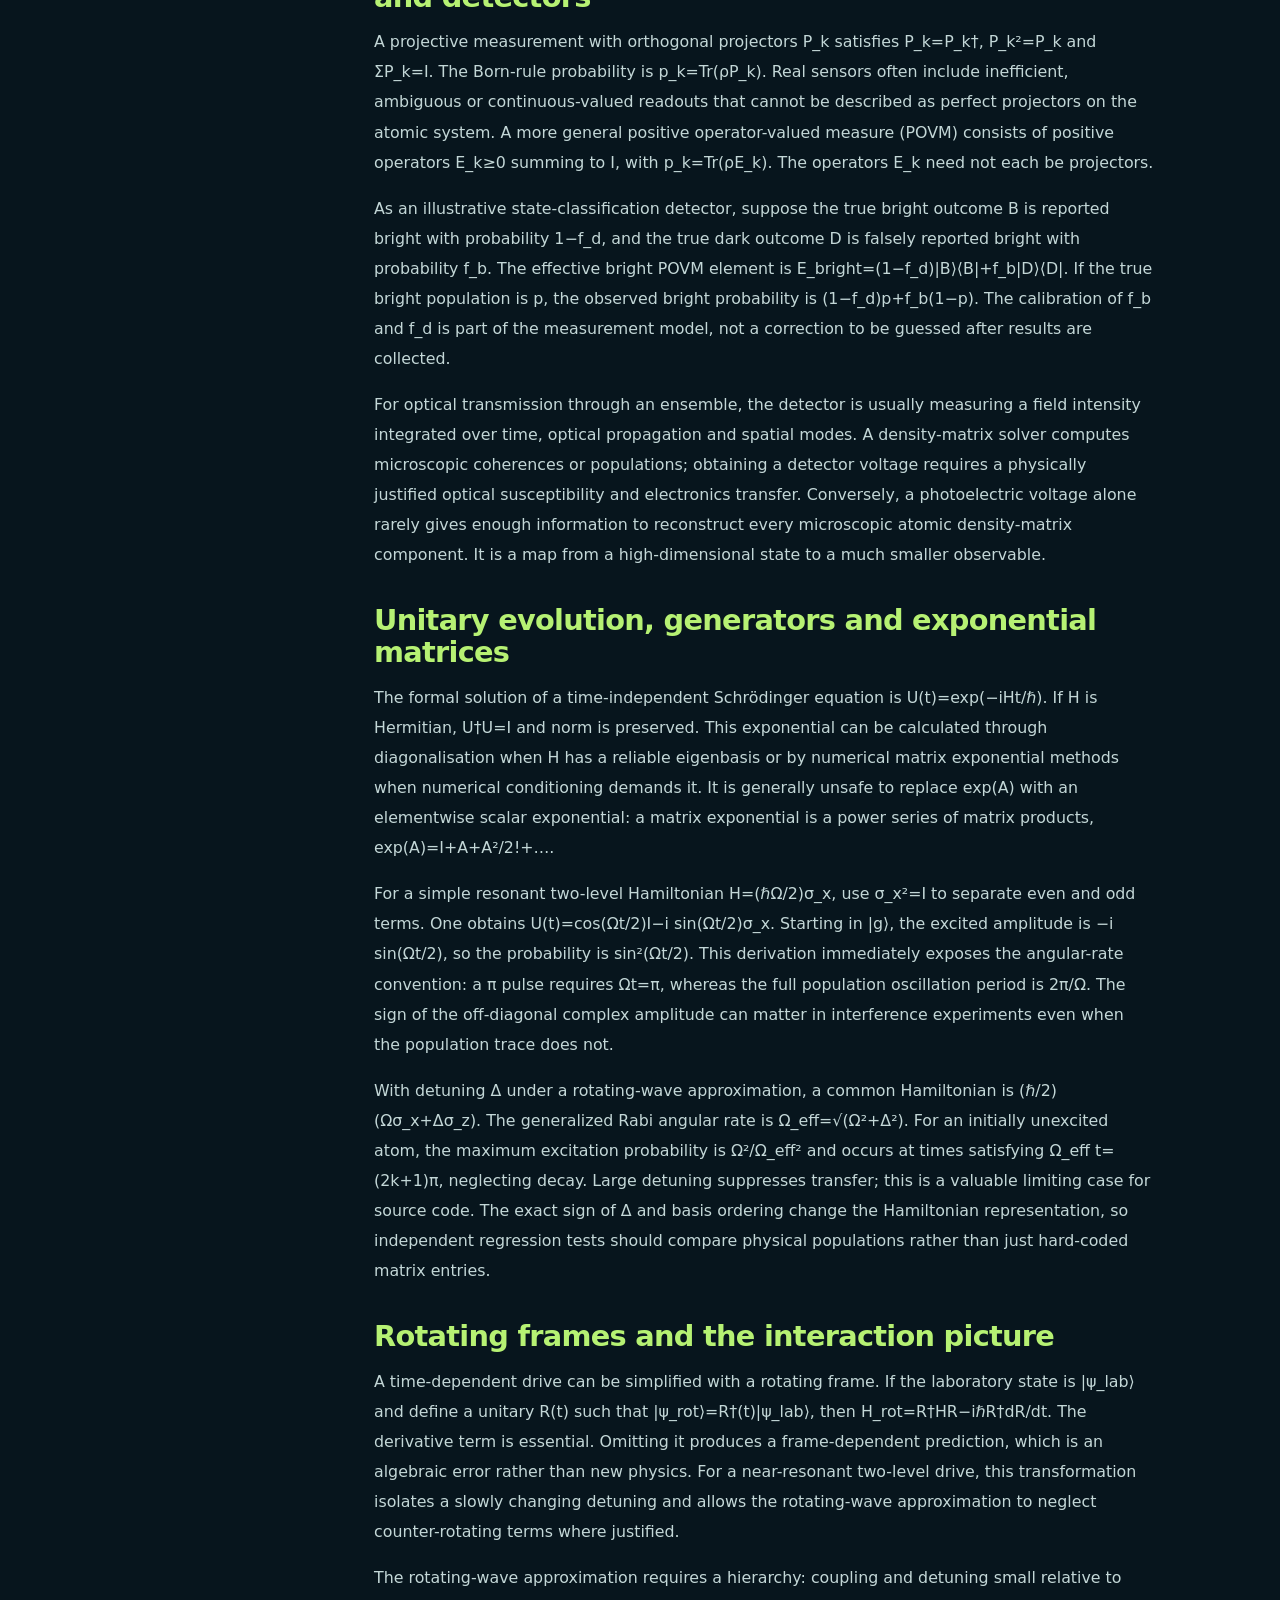
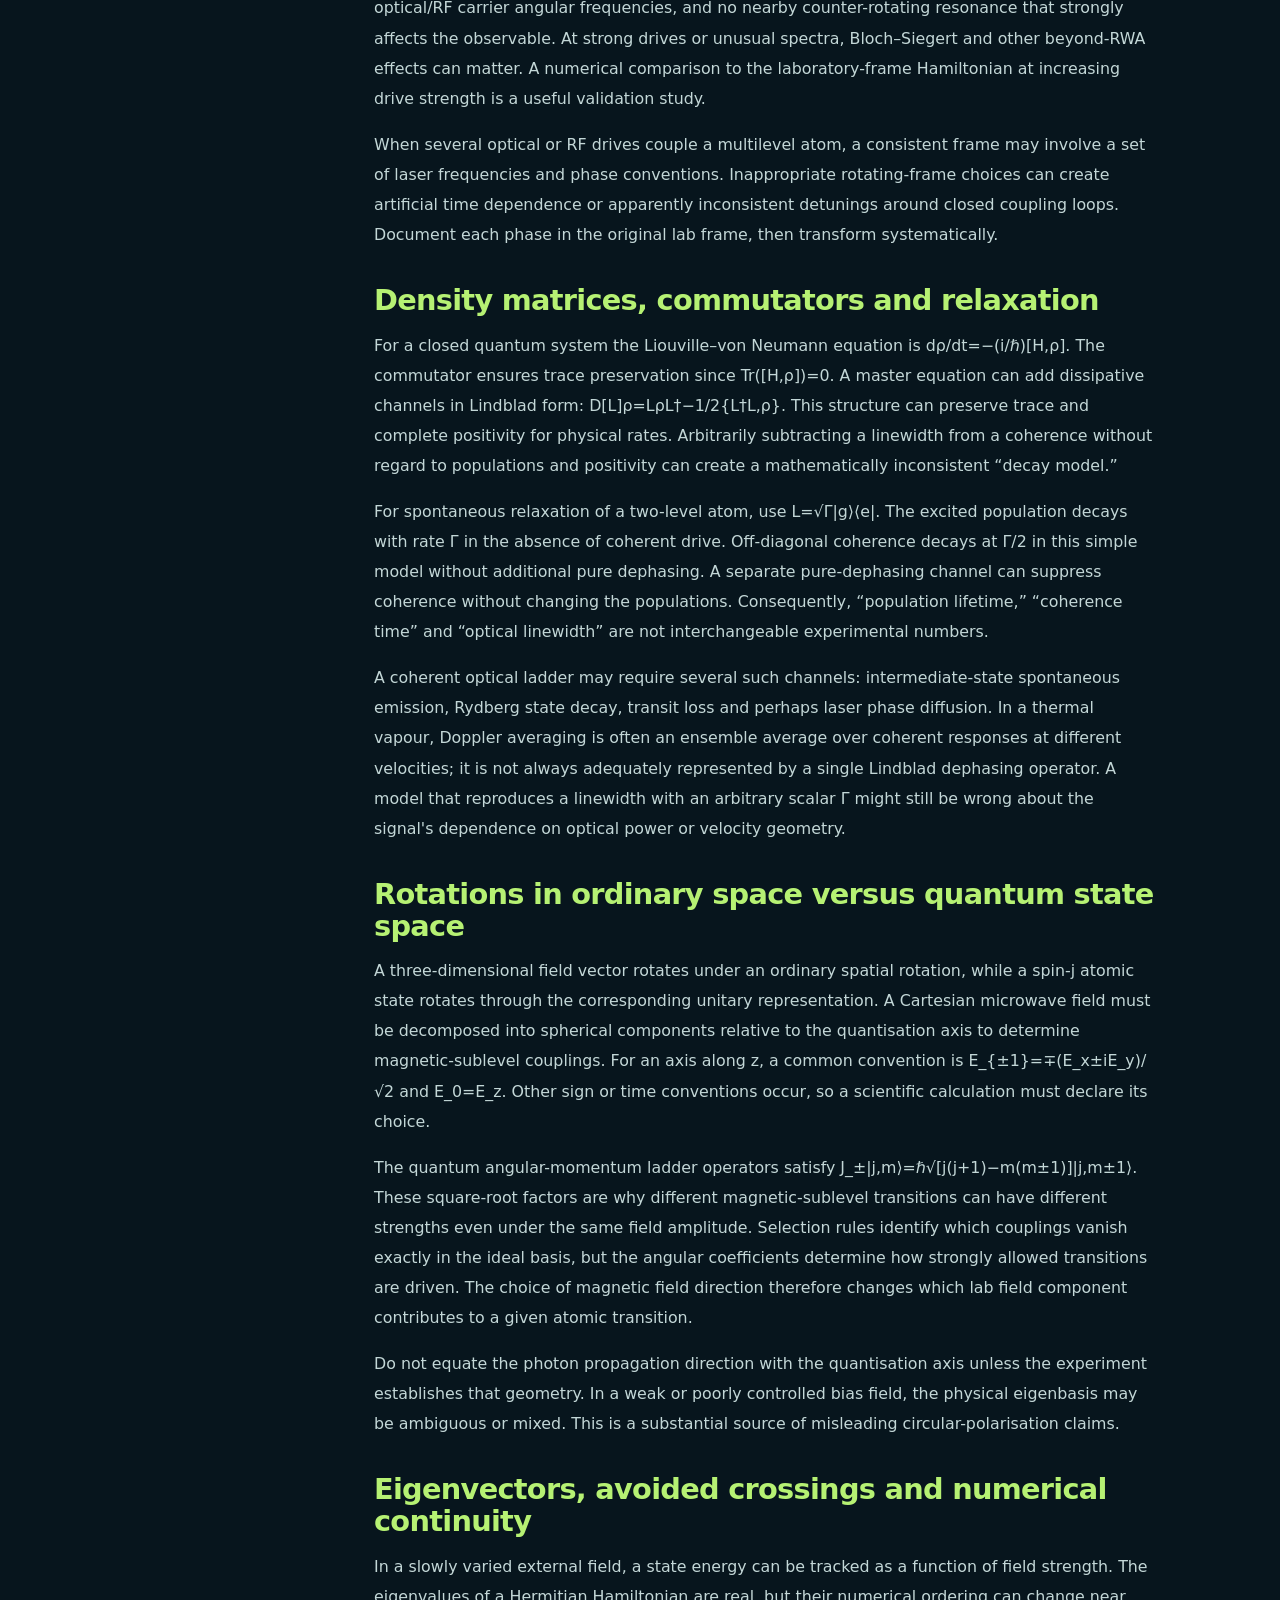
==== commit 5bd83d19: "book(site): embed original high-res platform and atomic solver diagrams in canonical chapters and Ac" ====
--- a/site/academy.html
+++ b/site/academy.html
@@ -19,11 +19,11 @@
   <button data-mode="practice" aria-pressed="false">1,000 exercises</button>
  </div>
  <nav id="chapter-list" class="book-chapters" aria-label="Chapter index"><p>Loading chapters…</p></nav>
- <div class="book-sidelinks"><a href="https://github.com/RV-crtl/Rydberg-Sensing-Research-Archive/blob/main/book/CURRENT_STATE.md">Current results ↗</a><a href="https://github.com/RV-crtl/Rydberg-Sensing-Research-Archive/blob/main/book/REFERENCES.md">Bibliography ↗</a><a href="lab.html">Parameter experiments ↗</a></div>
+ <div class="book-sidelinks"><a href="https://github.com/RV-crtl/Rydberg-Sensing-Research-Archive/tree/main/book/field-guides">Deep technical field guides ↗</a><a href="https://github.com/RV-crtl/Rydberg-Sensing-Research-Archive/blob/main/book/CURRENT_STATE.md">Current results ↗</a><a href="https://github.com/RV-crtl/Rydberg-Sensing-Research-Archive/blob/main/book/REFERENCES.md">Bibliography ↗</a><a href="lab.html">Parameter experiments ↗</a></div>
 </aside>
 <section class="book-main" id="content">
  <div class="book-cover" id="book-cover"><div><span class="eyebrow">FIELD GUIDE · RESEARCH TEXTBOOK · 2026</span><h1>From quantum foundations<br>to <em>Rydberg research.</em></h1><p>A navigable, evidence-linked handbook for research across Rydberg atoms, lasers, quantum information, sensing and scientific computing: physics, optical laboratory, microwave design, numerical inference, diagnostics and reproducible scientific code.</p><div class="book-mini-stats"><span><span id="chapter-total">36 reference chapters</span></span><span>1,000 distinct solved exercises</span><span>21 reference entries</span></div></div><img src="assets/book-quantum-bloch.svg" alt="Original Bloch sphere vector diagram for a general two-level quantum state"></div>
- <div class="book-breadcrumb"><span id="reading-path">BOOK / FOUNDATIONS</span><span id="reading-status">Original educational material · Source-linked</span></div>
+ <figure class="book-platform-banner"><img src="assets/book-platform-selection.svg" loading="lazy" alt="General Rydberg platform choice: vapour cell, cold atoms, tweezers, cavity and ion detection with evidence gates"/><figcaption>Choose a research platform from your desired observable and calibration requirements. Original general-purpose design diagram.</figcaption></figure><div class="book-breadcrumb"><span id="reading-path">BOOK / FOUNDATIONS</span><span id="reading-status">Original educational material · Source-linked</span></div>
  <article id="reading-panel" class="book-article" aria-live="polite"><h2>Preparing the research handbook…</h2></article>
  <div class="reader-nav"><button id="prev-page" type="button">← Previous</button><span id="page-state"></span><button id="next-page" type="button">Next →</button></div>
  <section class="book-extend"><div><span class="eyebrow">KEEP EXPLORING</span><h2>Try the <em>physical parameters.</em></h2><p>Change Rydberg transition parameters, RF field strength or polarisation angles in the interactive models. These demonstrate idealised equations, not simulated or experimental results.</p></div><a class="button primary" href="lab.html">Launch live physics lab ↗</a></section>
--- a/site/academy.css
+++ b/site/academy.css
@@ -23,3 +23,5 @@
 .book-article .book-science-figure img{display:block;width:100%;height:auto;max-height:570px;object-fit:contain}
 .book-article .book-science-figure figcaption{font-size:.77rem;color:#b4d2d3;padding:10px 7px 3px;line-height:1.6}
 .book-article blockquote{margin:20px 0;padding:15px 22px;background:#0b2930;border-left:3px solid #b6f173}
+
+.book-platform-banner{margin:0;padding:26px clamp(24px,5vw,85px);border-bottom:1px solid #32505a;background:#081d27}.book-platform-banner img{width:100%;height:auto;max-height:490px;object-fit:contain;display:block;border:1px solid #45676e;border-radius:12px;background:#0c2531}.book-platform-banner figcaption{margin-top:12px;color:#aac9c9;font-size:.8rem}.book-science-figure{margin:30px 0;border-radius:12px;overflow:hidden;background:#0d2530;border:1px solid #41616d;padding:14px}.book-science-figure img{display:block;width:100%;height:auto;max-height:550px;object-fit:contain}.book-science-figure figcaption{color:#aac7c7;font-size:.81rem;line-height:1.6;padding:12px 8px 2px}
